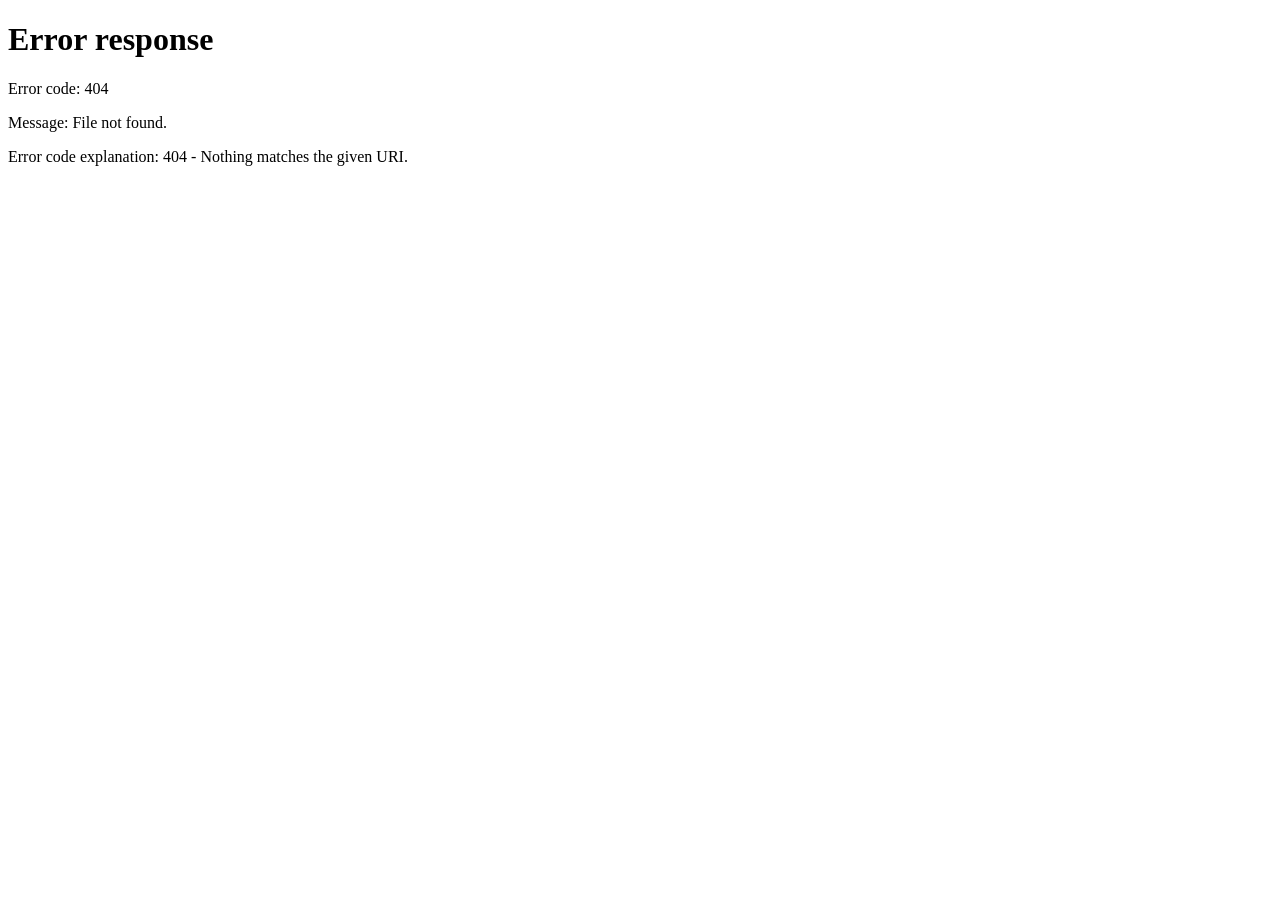
==== index.html @ c484dd52 "Add files via upload" ====
<!DOCTYPE html>
<html lang="en">
<head>
    <meta charset="UTF-8">
    <meta name="viewport" content="width=device-width, initial-scale=1.0">
    <title>Crisis Compass</title>
    <link rel="icon" type="image/png" href="Crisis-removebg-preview.png">
    <meta http-equiv="refresh" content="0; url=pages/index.html">
</head>
<body>
    <p><a href="pages/index.html">Open Crisis Compass</a></p>
</body>
</html>
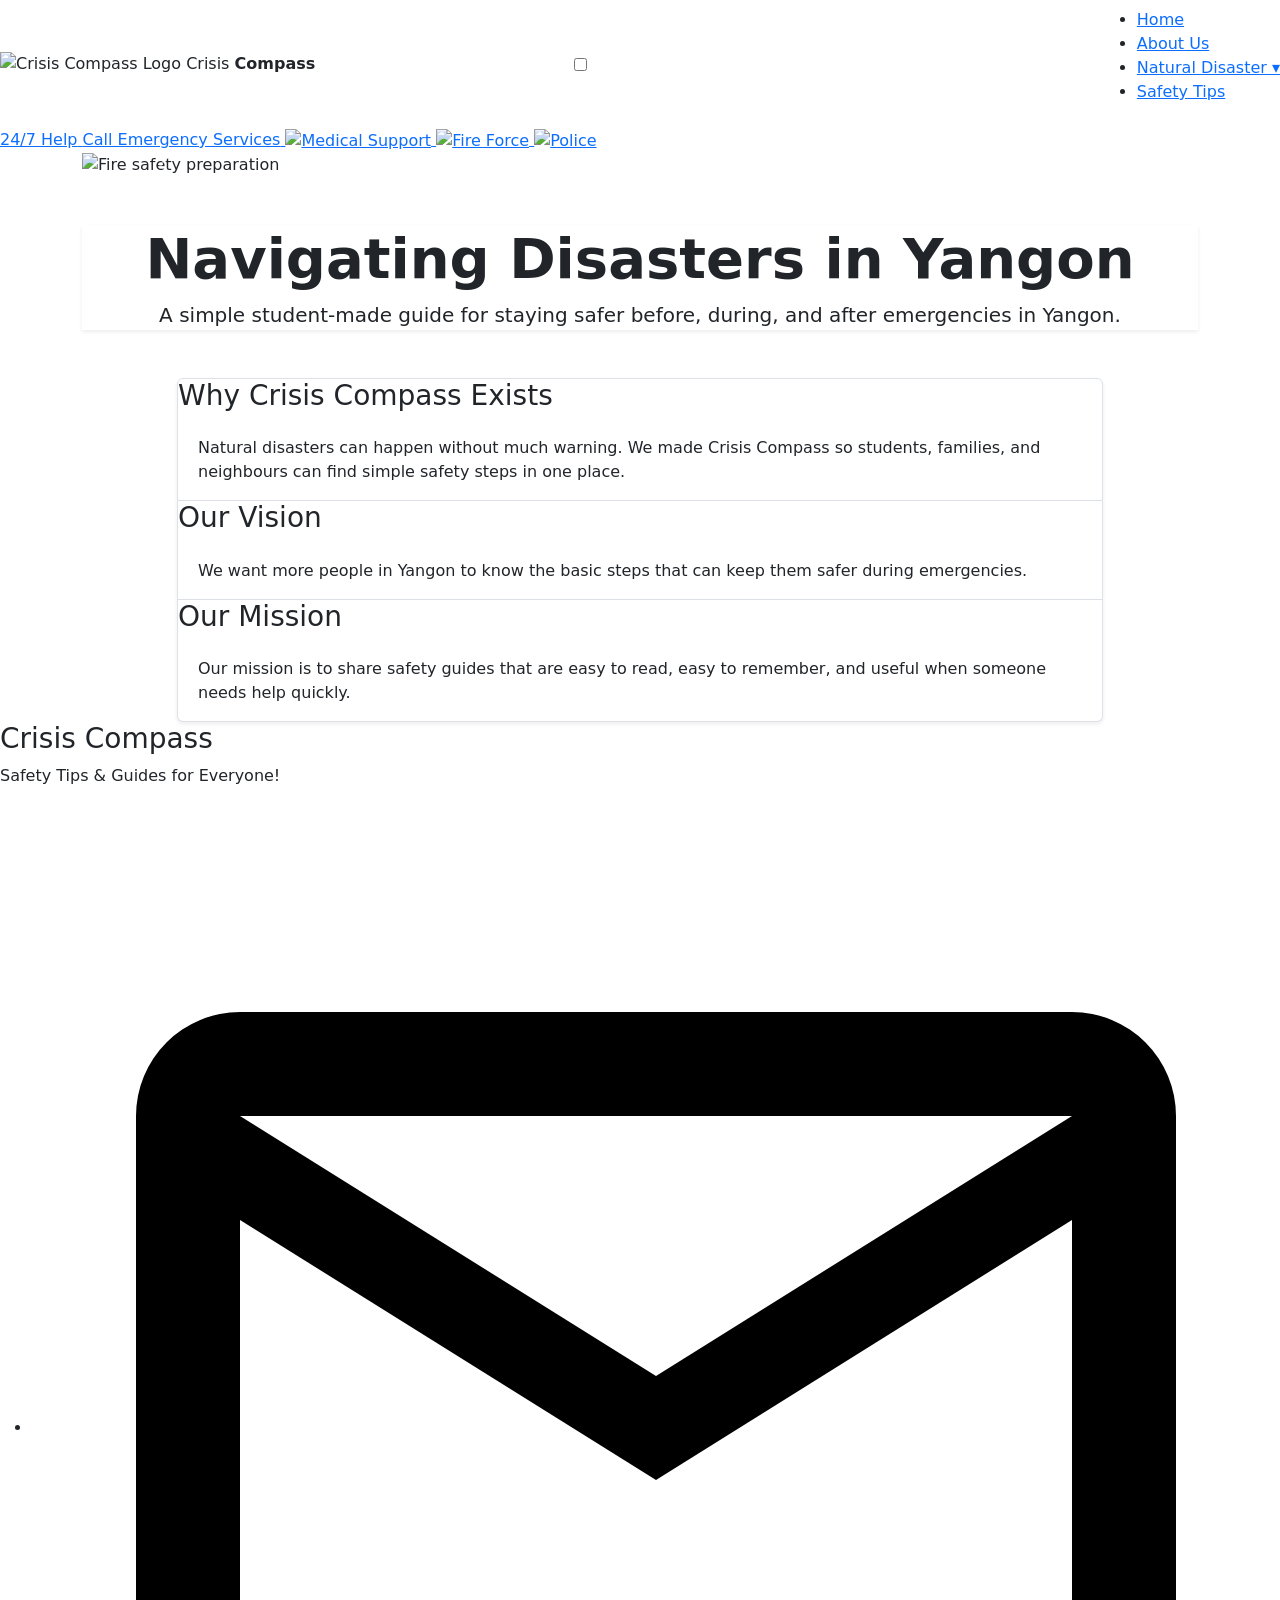
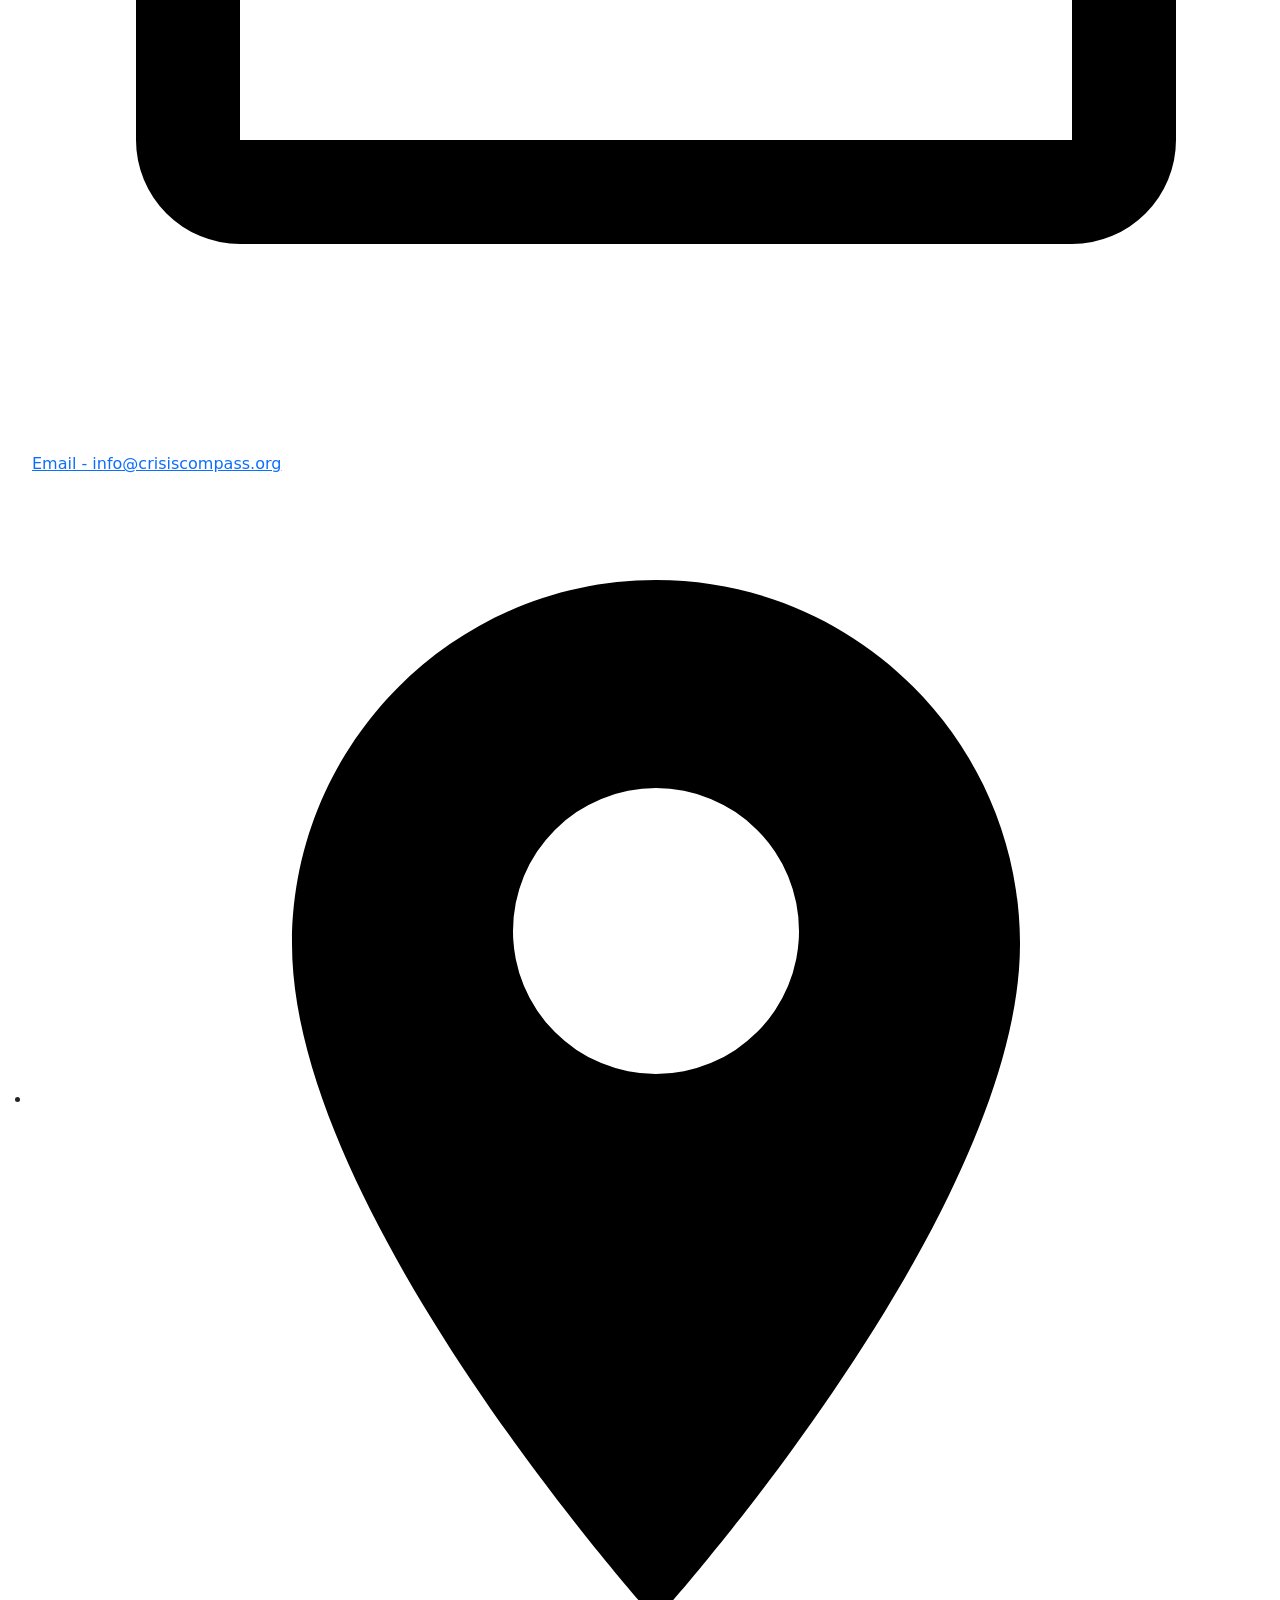
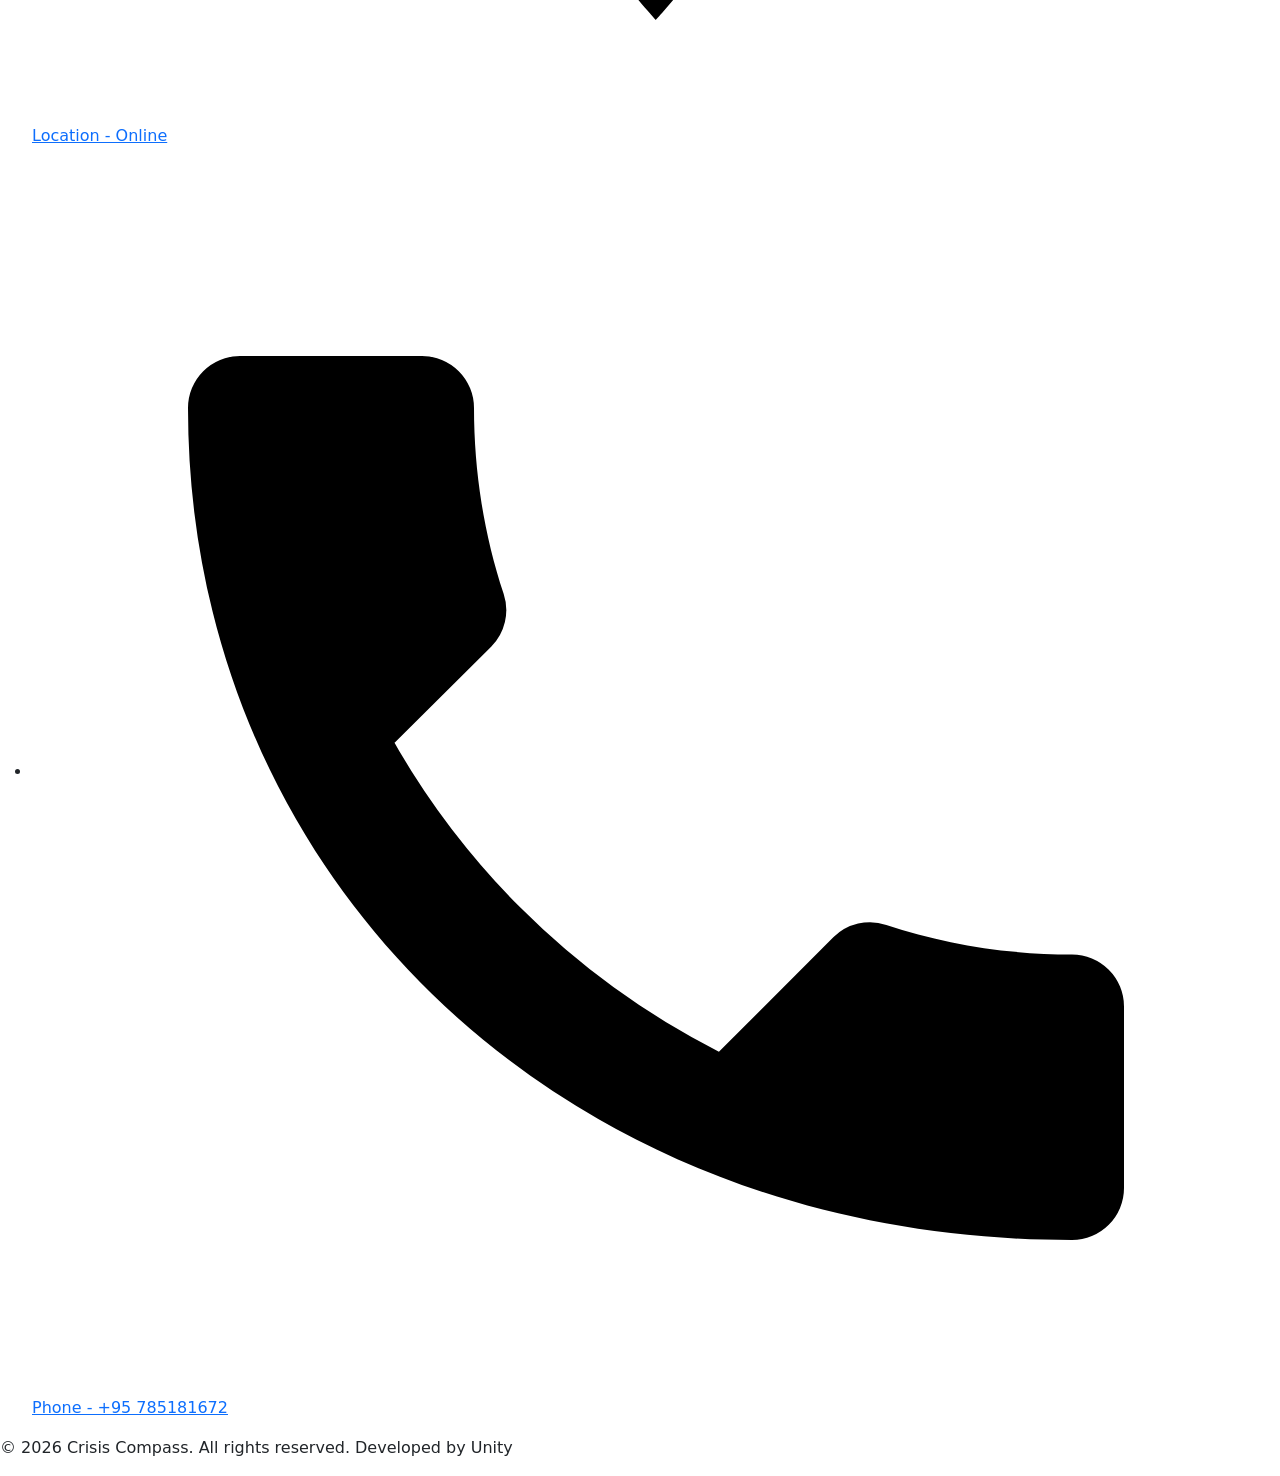
==== commit f944e919: "Add files via upload" ====
--- a/index.html
+++ b/index.html
@@ -3,12 +3,143 @@
 <head>
     <meta charset="UTF-8">
     <meta name="viewport" content="width=device-width, initial-scale=1.0">
-    <title>Crisis Compass</title>
-    <link rel="icon" type="image/png" href="Crisis-removebg-preview.png">
-    <meta http-equiv="refresh" content="0; url=pages/index.html">
+    <title>Crisis Compass</title>
+    <link rel="icon" type="image/png" href="../Crisis-removebg-preview.png">
+    <link rel="stylesheet" href="https://cdn.jsdelivr.net/npm/bootstrap@5.3.3/dist/css/bootstrap.min.css">
+    <link rel="stylesheet" href="shared.css">
 </head>
-<body>
-    <p><a href="pages/index.html">Open Crisis Compass</a></p>
+<body class="home-page">
+    <nav class="navbar">
+        <div class="logo">
+            <img class="logo-image" src="../Crisis-removebg-preview.png" alt="Crisis Compass Logo">
+            <span class="brand">Crisis <b>Compass</b></span>
+        </div>
+
+        <input type="checkbox" id="nav-toggle" class="nav-toggle">
+        <label for="nav-toggle" class="nav-toggle-label" aria-label="Toggle navigation">
+            <span></span>
+            <span></span>
+            <span></span>
+        </label>
+
+        <ul class="nav-links">
+            <li><a class="active" href="index.html">Home</a></li>
+            <li><a href="aboutus.html">About Us</a></li>
+            <li class="dropdown">
+                <a href="#">Natural Disaster &#9662;</a>
+                <ul class="dropdown-menu">
+                    <li><a href="Earthquake.html">Earthquake</a></li>
+                    <li><a href="Flood.html">Flood</a></li>
+                    <li><a href="Tornado.html">Tornado</a></li>
+                    <li><a href="Tsunami.html">Tsunami</a></li>
+                    <li><a href="fire-safety.html">Fire Safety</a></li>
+                </ul>
+            </li>
+            <li><a href="Safety_tips.html">Safety Tips</a></li>
+        </ul>
+    </nav>
+
+    <a href="emergency.html" class="emergency-bar">
+        <span class="em-badge">24/7 Help</span>
+        <span class="em-text">Call Emergency Services</span>
+        <span class="em-logos">
+            <img src="../medicial.png" alt="Medical Support">
+            <img src="../fire.png" alt="Fire Force">
+            <img src="../police.png" alt="Police">
+        </span>
+    </a>
+
+    <main class="home-main">
+        <div class="container">
+            <div id="homeSafetySlides" class="carousel slide home-carousel mb-5" data-bs-ride="carousel">
+                <div class="carousel-indicators">
+                    <button type="button" data-bs-target="#homeSafetySlides" data-bs-slide-to="0" class="active" aria-current="true" aria-label="Slide 1"></button>
+                    <button type="button" data-bs-target="#homeSafetySlides" data-bs-slide-to="1" aria-label="Slide 2"></button>
+                    <button type="button" data-bs-target="#homeSafetySlides" data-bs-slide-to="2" aria-label="Slide 3"></button>
+                </div>
+                <div class="carousel-inner">
+                    <div class="carousel-item active">
+                        <img src="../flood.jpg" class="d-block w-100" alt="Fire safety preparation">
+                        <div class="carousel-caption">
+                            <h2>Prepare before danger starts.</h2>
+                            <p>Simple steps are easier to remember when people are nervous.</p>
+                        </div>
+                    </div>
+                    <div class="carousel-item">
+                        <img src="../fire-prevention.webp" class="d-block w-100" alt="Fire prevention safety">
+                        <div class="carousel-caption">
+                            <h2>Prevent risks at home.</h2>
+                            <p>Small habits like checking heat, wires, exits, and supplies can prevent bigger problems.</p>
+                        </div>
+                    </div>
+                    <div class="carousel-item">
+                        <img src="../first-aid-kit-screenshot.png" class="d-block w-100" alt="Emergency kit supplies">
+                        <div class="carousel-caption">
+                            <h2>Keep emergency supplies ready.</h2>
+                            <p>A small kit can really help when power, roads, or phones are not working.</p>
+                        </div>
+                    </div>
+                </div>
+                <button class="carousel-control-prev" type="button" data-bs-target="#homeSafetySlides" data-bs-slide="prev">
+                    <span class="carousel-control-prev-icon" aria-hidden="true"></span>
+                    <span class="visually-hidden">Previous</span>
+                </button>
+                <button class="carousel-control-next" type="button" data-bs-target="#homeSafetySlides" data-bs-slide="next">
+                    <span class="carousel-control-next-icon" aria-hidden="true"></span>
+                    <span class="visually-hidden">Next</span>
+                </button>
+            </div>
+
+            <div class="hero-section text-center shadow-sm">
+                <h1 class="display-4 fw-bold">Navigating Disasters in Yangon</h1>
+                <p class="lead px-3">A simple student-made guide for staying safer before, during, and after emergencies in Yangon.</p>
+            </div>
+
+            <div class="row mt-5 justify-content-center">
+                <div class="col-md-10">
+                    <div class="accordion" id="homeAccordion">
+                        <div class="accordion-item shadow-sm">
+                            <div class="accordion-header"><h3 class="custom-btn">Why Crisis Compass Exists</h3></div>
+                            <div class="accordion-body">
+                                Natural disasters can happen without much warning. We made Crisis Compass so students, families, and neighbours can find simple safety steps in one place.
+                            </div>
+                        </div>
+
+                        <div class="accordion-item shadow-sm">
+                            <div class="accordion-header"><h3 class="custom-btn">Our Vision</h3></div>
+                            <div class="accordion-body">
+                                We want more people in Yangon to know the basic steps that can keep them safer during emergencies.
+                            </div>
+                        </div>
+
+                        <div class="accordion-item shadow-sm">
+                            <div class="accordion-header"><h3 class="custom-btn">Our Mission</h3></div>
+                            <div class="accordion-body">
+                                Our mission is to share safety guides that are easy to read, easy to remember, and useful when someone needs help quickly.
+                            </div>
+                        </div>
+                    </div>
+                </div>
+            </div>
+        </div>
+    </main>
+
+    <footer>
+        <h3>Crisis Compass</h3>
+        <p class="footer-lead">Safety Tips &amp; Guides for Everyone!</p>
+        <ul>
+            <li><a class="footer-link" href="mailto:info@crisiscompass.org"><span class="footer-icon"><svg viewBox="0 0 24 24"><path d="M20 4H4a2 2 0 0 0-2 2v12a2 2 0 0 0 2 2h16a2 2 0 0 0 2-2V6a2 2 0 0 0-2-2Zm0 2-8 5L4 6h16Zm0 12H4V8l8 5 8-5v10Z"></path></svg></span><span>Email - info@crisiscompass.org</span></a></li>
+            <li><a class="footer-link" href="#"><span class="footer-icon"><svg viewBox="0 0 24 24"><path d="M12 2c-3.86 0-7 3.14-7 7 0 5.25 7 13 7 13s7-7.75 7-13c0-3.86-3.14-7-7-7Zm0 9.5A2.5 2.5 0 1 1 12 6a2.5 2.5 0 0 1 0 5.5Z"></path></svg></span><span>Location - Online</span></a></li>
+            <li><a class="footer-link" href="tel:+95785181672"><span class="footer-icon"><svg viewBox="0 0 24 24"><path d="M6.62 10.79a15.05 15.05 0 0 0 6.59 6.59l2.2-2.2a1 1 0 0 1 1.02-.24c1.12.37 2.33.57 3.57.57a1 1 0 0 1 1 1V20a1 1 0 0 1-1 1C10.07 21 3 13.93 3 5a1 1 0 0 1 1-1h3.5a1 1 0 0 1 1 1c0 1.24.2 2.45.57 3.57a1 1 0 0 1-.24 1.02l-2.21 2.2Z"></path></svg></span><span>Phone - +95 785181672</span></a></li>
+        </ul>
+        <p>&copy; 2026 Crisis Compass. All rights reserved. Developed by Unity</p>
+    </footer>
+
+    <script src="https://cdn.jsdelivr.net/npm/bootstrap@5.3.3/dist/js/bootstrap.bundle.min.js"></script>
 </body>
 </html>
-
+
+
+
+
+
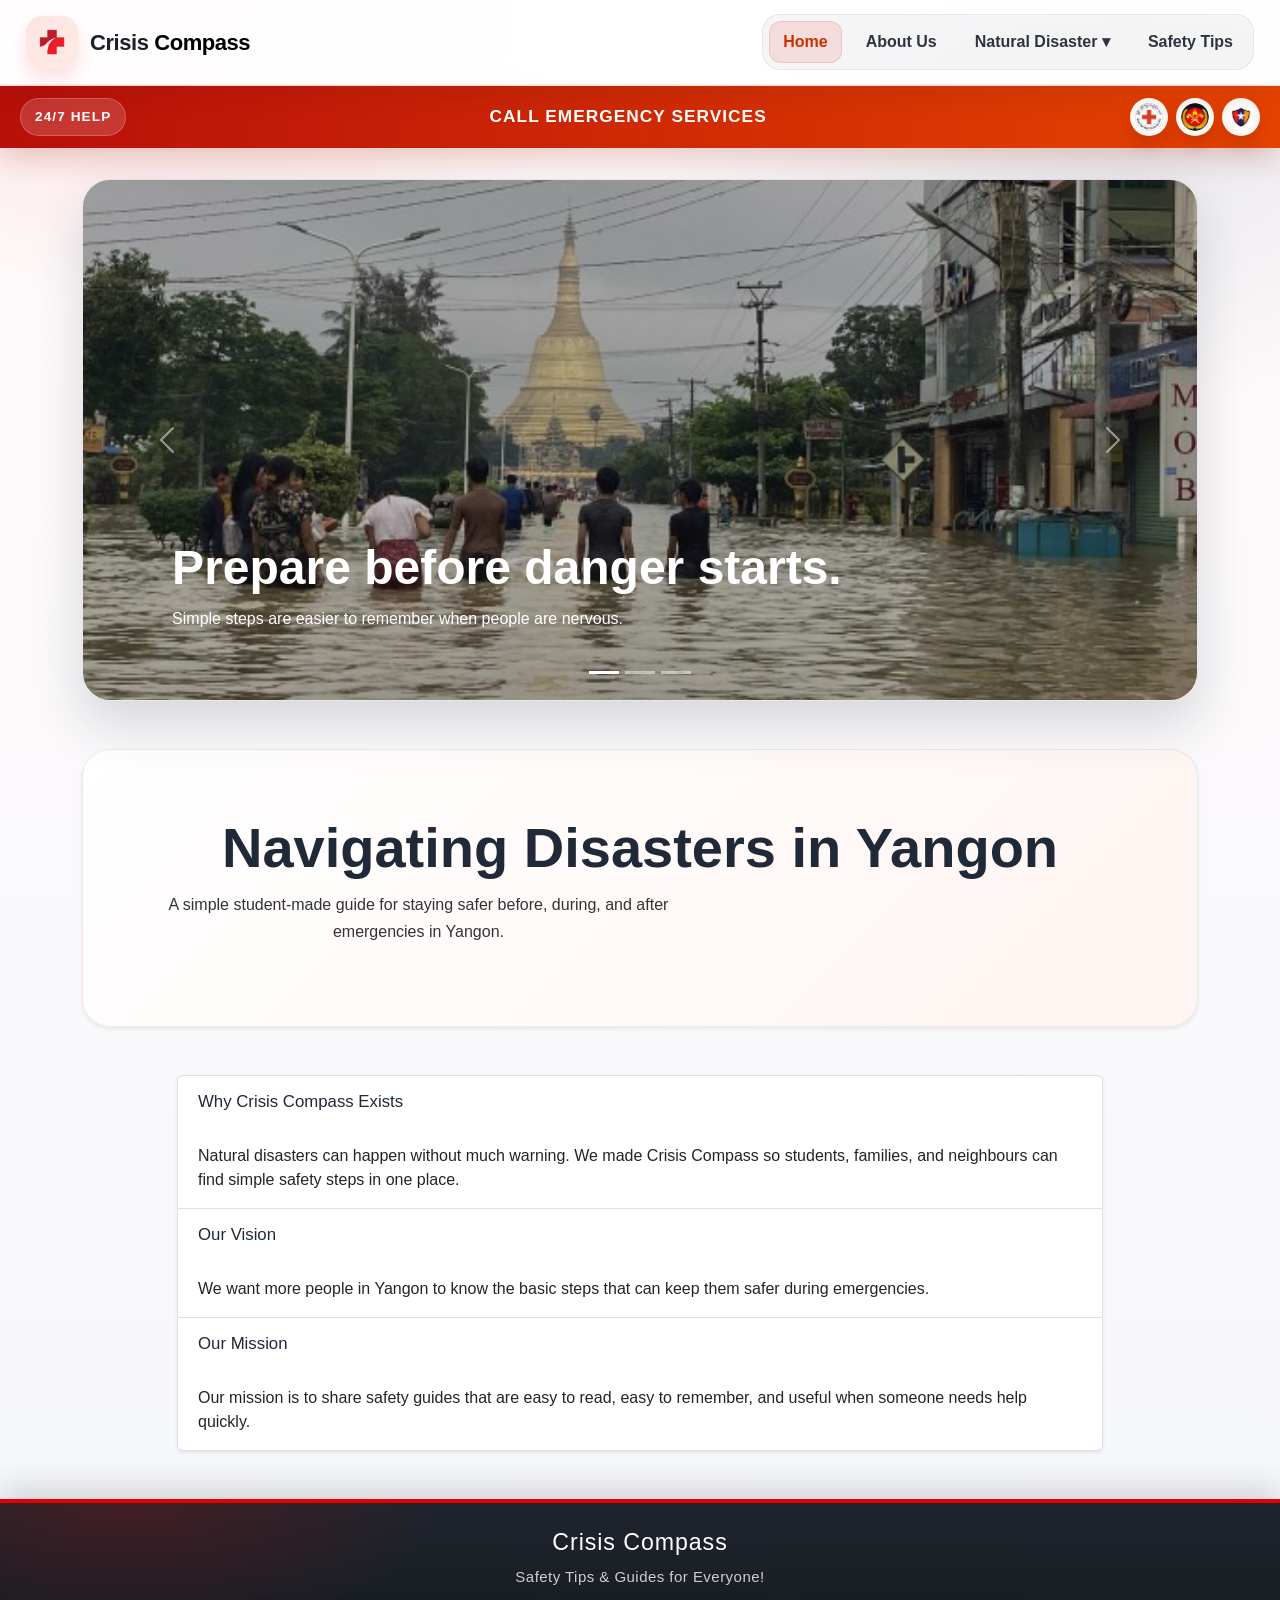
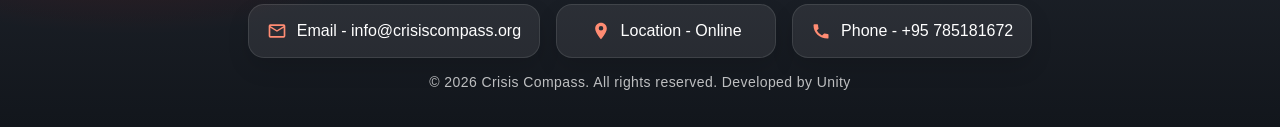
==== commit 5c6cf614: "Update index.html" ====
--- a/index.html
+++ b/index.html
@@ -4,14 +4,14 @@
     <meta charset="UTF-8">
     <meta name="viewport" content="width=device-width, initial-scale=1.0">
     <title>Crisis Compass</title>
-    <link rel="icon" type="image/png" href="../Crisis-removebg-preview.png">
+    <link rel="icon" type="image/png" href="../media/Crisis-removebg-preview.png">
     <link rel="stylesheet" href="https://cdn.jsdelivr.net/npm/bootstrap@5.3.3/dist/css/bootstrap.min.css">
-    <link rel="stylesheet" href="shared.css">
+    <link rel="stylesheet" href="pages/shared.css">
 </head>
 <body class="home-page">
     <nav class="navbar">
         <div class="logo">
-            <img class="logo-image" src="../Crisis-removebg-preview.png" alt="Crisis Compass Logo">
+            <img class="logo-image" src="../media/Crisis-removebg-preview.png" alt="Crisis Compass Logo">
             <span class="brand">Crisis <b>Compass</b></span>
         </div>
 
@@ -23,29 +23,29 @@
         </label>
 
         <ul class="nav-links">
-            <li><a class="active" href="index.html">Home</a></li>
-            <li><a href="aboutus.html">About Us</a></li>
+            <li><a class="active" href="pages/index.html">Home</a></li>
+            <li><a href="pages/aboutus.html">About Us</a></li>
             <li class="dropdown">
                 <a href="#">Natural Disaster &#9662;</a>
                 <ul class="dropdown-menu">
-                    <li><a href="Earthquake.html">Earthquake</a></li>
-                    <li><a href="Flood.html">Flood</a></li>
-                    <li><a href="Tornado.html">Tornado</a></li>
-                    <li><a href="Tsunami.html">Tsunami</a></li>
-                    <li><a href="fire-safety.html">Fire Safety</a></li>
+                    <li><a href="pages/Earthquake.html">Earthquake</a></li>
+                    <li><a href="pages/Flood.html">Flood</a></li>
+                    <li><a href="pages/Tornado.html">Tornado</a></li>
+                    <li><a href="pages/Tsunami.html">Tsunami</a></li>
+                    <li><a href="pages/fire-safety.html">Fire Safety</a></li>
                 </ul>
             </li>
-            <li><a href="Safety_tips.html">Safety Tips</a></li>
+            <li><a href="pages/Safety_tips.html">Safety Tips</a></li>
         </ul>
     </nav>
 
-    <a href="emergency.html" class="emergency-bar">
+    <a href="pages/emergency.html" class="emergency-bar">
         <span class="em-badge">24/7 Help</span>
         <span class="em-text">Call Emergency Services</span>
         <span class="em-logos">
-            <img src="../medicial.png" alt="Medical Support">
-            <img src="../fire.png" alt="Fire Force">
-            <img src="../police.png" alt="Police">
+            <img src="../media/medicial.png" alt="Medical Support">
+            <img src="../media/fire.png" alt="Fire Force">
+            <img src="../media/police.png" alt="Police">
         </span>
     </a>
 
@@ -59,21 +59,21 @@
                 </div>
                 <div class="carousel-inner">
                     <div class="carousel-item active">
-                        <img src="../flood.jpg" class="d-block w-100" alt="Fire safety preparation">
+                        <img src="../media/flood.jpg" class="d-block w-100" alt="Fire safety preparation">
                         <div class="carousel-caption">
                             <h2>Prepare before danger starts.</h2>
                             <p>Simple steps are easier to remember when people are nervous.</p>
                         </div>
                     </div>
                     <div class="carousel-item">
-                        <img src="../fire-prevention.webp" class="d-block w-100" alt="Fire prevention safety">
+                        <img src="../media/fire-prevention.webp" class="d-block w-100" alt="Fire prevention safety">
                         <div class="carousel-caption">
                             <h2>Prevent risks at home.</h2>
                             <p>Small habits like checking heat, wires, exits, and supplies can prevent bigger problems.</p>
                         </div>
                     </div>
                     <div class="carousel-item">
-                        <img src="../first-aid-kit-screenshot.png" class="d-block w-100" alt="Emergency kit supplies">
+                        <img src="../media/first-aid-kit-screenshot.png" class="d-block w-100" alt="Emergency kit supplies">
                         <div class="carousel-caption">
                             <h2>Keep emergency supplies ready.</h2>
                             <p>A small kit can really help when power, roads, or phones are not working.</p>
--- a/pages/shared.css
+++ b/pages/shared.css
@@ -0,0 +1,2775 @@
+* {
+    margin: 0;
+    padding: 0;
+    box-sizing: border-box;
+    font-family: 'Segoe UI', sans-serif;
+}
+
+body {
+    background: #f5f5f5;
+}
+
+@keyframes cc-fade-up {
+    from {
+        opacity: 0;
+        transform: translateY(14px);
+    }
+
+    to {
+        opacity: 1;
+        transform: translateY(0);
+    }
+}
+
+@keyframes cc-pop {
+    from {
+        opacity: 0;
+        transform: scale(0.98);
+    }
+
+    to {
+        opacity: 1;
+        transform: scale(1);
+    }
+}
+
+@keyframes cc-float {
+    0% {
+        transform: translate3d(0, 0, 0);
+    }
+
+    50% {
+        transform: translate3d(0, -8px, 0);
+    }
+
+    100% {
+        transform: translate3d(0, 0, 0);
+    }
+}
+
+.navbar {
+    display: flex;
+    justify-content: space-between;
+    align-items: center;
+    padding: 14px 26px;
+    background: rgba(255, 255, 255, 0.92);
+    backdrop-filter: blur(12px);
+    border-bottom: 1px solid rgba(18, 22, 28, 0.08);
+    box-shadow: 0 10px 28px rgba(18, 22, 28, 0.08);
+    position: sticky;
+    top: 0;
+    z-index: 1000;
+}
+
+.logo {
+    display: flex;
+    align-items: center;
+    gap: 12px;
+    font-size: 22px;
+    font-weight: 600;
+}
+
+.logo-image {
+    width: 52px;
+    height: auto;
+    display: block;
+    padding: 6px;
+    border-radius: 16px;
+    background: linear-gradient(135deg, rgba(230, 0, 0, 0.1), rgba(255, 195, 171, 0.32));
+    box-shadow: 0 10px 18px rgba(230, 0, 0, 0.12);
+}
+
+.logo .icon {
+    color: red;
+    font-size: 26px;
+    margin-right: 8px;
+}
+
+.brand {
+    white-space: nowrap;
+    color: #1b212c;
+    letter-spacing: -0.02em;
+}
+
+.brand b {
+    color: black;
+}
+
+.nav-links {
+    list-style: none;
+    display: flex;
+    gap: 10px;
+    align-items: center;
+    margin: 0;
+    padding: 6px;
+    border-radius: 18px;
+    background: rgba(18, 22, 28, 0.04);
+    border: 1px solid rgba(18, 22, 28, 0.06);
+}
+
+.nav-links li {
+    position: relative;
+}
+
+.nav-links a {
+    text-decoration: none;
+    color: #2d3441;
+    font-weight: 600;
+    transition: 0.25s ease;
+    display: inline-flex;
+    align-items: center;
+    justify-content: center;
+    min-height: 42px;
+    padding: 0 14px;
+    border-radius: 12px;
+}
+
+.nav-links a:hover {
+    color: #c73300;
+    background: rgba(230, 0, 0, 0.08);
+}
+
+.nav-links a.active {
+    color: #c73300;
+    background: rgba(230, 0, 0, 0.1);
+    box-shadow: inset 0 0 0 1px rgba(230, 0, 0, 0.12);
+}
+
+.nav-toggle {
+    position: absolute;
+    opacity: 0;
+    pointer-events: none;
+}
+
+.nav-toggle-label {
+    display: none;
+    align-items: center;
+    justify-content: center;
+    width: 42px;
+    height: 42px;
+    cursor: pointer;
+    border-radius: 14px;
+    background: rgba(18, 22, 28, 0.05);
+    border: 1px solid rgba(18, 22, 28, 0.08);
+    margin-left: 12px;
+}
+
+.nav-toggle-label span {
+    display: block;
+    width: 24px;
+    height: 2px;
+    background: #2d3441;
+    border-radius: 999px;
+    transition: transform 0.25s ease, opacity 0.25s ease;
+}
+
+.nav-toggle-label span + span {
+    margin-top: 6px;
+}
+
+.nav-toggle:checked + .nav-toggle-label span:nth-child(1) {
+    transform: translateY(8px) rotate(45deg);
+}
+
+.nav-toggle:checked + .nav-toggle-label span:nth-child(2) {
+    opacity: 0;
+}
+
+.nav-toggle:checked + .nav-toggle-label span:nth-child(3) {
+    transform: translateY(-8px) rotate(-45deg);
+}
+
+.navbar,
+.nav-links,
+.dropdown {
+    overflow: visible;
+}
+
+.dropdown {
+    z-index: 1001;
+}
+
+.dropdown-menu {
+    display: block !important;
+    position: absolute;
+    top: calc(100% + 12px);
+    left: 0;
+    background: rgba(255, 255, 255, 0.98);
+    border-radius: 18px;
+    padding: 8px;
+    margin: 0;
+    width: 210px;
+    list-style: none;
+    z-index: 1002;
+    border: 1px solid rgba(18, 22, 28, 0.08);
+    box-shadow: 0 18px 36px rgba(18, 22, 28, 0.14);
+    opacity: 0;
+    visibility: hidden;
+    pointer-events: none;
+    transform: translateY(10px);
+    transition: 0.3s ease;
+}
+
+.dropdown:hover .dropdown-menu,
+.dropdown:focus-within .dropdown-menu {
+    opacity: 1;
+    visibility: visible;
+    pointer-events: auto;
+    transform: translateY(0);
+}
+
+.dropdown > a {
+    display: inline-flex;
+    align-items: center;
+    justify-content: center;
+    gap: 6px;
+    line-height: 1;
+}
+
+.dropdown-menu li {
+    padding: 0;
+}
+
+.dropdown-menu li a {
+    color: #222;
+    display: block;
+    justify-content: flex-start;
+    min-height: 40px;
+    padding: 0 12px;
+    border-radius: 10px;
+}
+
+.dropdown-menu li a.active {
+    color: red;
+    font-weight: 700;
+}
+
+.dropdown-menu li:hover {
+    background: transparent;
+}
+
+.emergency-bar {
+    display: grid;
+    grid-template-columns: auto 1fr auto;
+    align-items: center;
+    gap: 14px;
+    background: linear-gradient(90deg, #b80f0a 0%, #e64300 100%);
+    color: white;
+    text-decoration: none;
+    padding: 12px 20px;
+    font-weight: 700;
+    position: sticky;
+    top: 86px;
+    z-index: 990;
+    box-shadow: 0 12px 28px rgba(153, 33, 0, 0.2);
+}
+
+.em-badge {
+    display: inline-flex;
+    align-items: center;
+    justify-content: center;
+    min-height: 38px;
+    padding: 0 14px;
+    border-radius: 999px;
+    background: rgba(255, 255, 255, 0.16);
+    border: 1px solid rgba(255, 255, 255, 0.22);
+    font-size: 0.85rem;
+    letter-spacing: 0.08em;
+    text-transform: uppercase;
+}
+
+.em-text {
+    font-size: 1.08rem;
+    letter-spacing: 0.06em;
+    text-transform: uppercase;
+    text-align: center;
+}
+
+.em-logos {
+    display: flex;
+    align-items: center;
+    gap: 8px;
+}
+
+.em-logos img {
+    width: 38px;
+    height: 38px;
+    object-fit: contain;
+    background: rgba(255, 255, 255, 0.96);
+    border-radius: 50%;
+    padding: 5px;
+    box-shadow: 0 10px 16px rgba(92, 20, 0, 0.18);
+}
+
+.emergency-bar:hover {
+    background: linear-gradient(90deg, #a20c08 0%, #cf3a00 100%);
+    color: white;
+}
+
+.emergency-bar:active {
+    background: linear-gradient(90deg, #8f0a06 0%, #bb3400 100%);
+}
+
+footer {
+    background:
+        radial-gradient(520px 220px at 10% 0%, rgba(230, 0, 0, 0.18), transparent 60%),
+        linear-gradient(180deg, #1f242c 0%, #12161c 100%);
+    color: white;
+    text-align: center;
+    padding: 26px 16px 18px;
+    border-top: 4px solid #e60000;
+    box-shadow: 0 -12px 30px rgba(0, 0, 0, 0.14);
+}
+
+footer h3 {
+    margin-bottom: 8px;
+    font-size: 1.45rem;
+    letter-spacing: 0.04em;
+}
+
+.footer-lead {
+    max-width: 640px;
+    margin: 0 auto 14px;
+    color: rgba(255, 255, 255, 0.78);
+    line-height: 1.65;
+    font-size: 0.94rem;
+}
+
+footer ul {
+    list-style: none;
+    display: flex;
+    justify-content: center;
+    gap: 16px;
+    flex-wrap: wrap;
+    max-width: 1100px;
+    margin: 0 auto;
+    padding: 0;
+}
+
+footer ul li a {
+    color: white;
+    text-decoration: none;
+    transition: 0.25s ease;
+}
+
+footer ul li a:hover {
+    color: white;
+}
+
+.footer-link {
+    display: inline-flex;
+    align-items: center;
+    gap: 10px;
+    padding: 14px 18px;
+    border-radius: 16px;
+    background: rgba(255, 255, 255, 0.08);
+    border: 1px solid rgba(255, 255, 255, 0.1);
+    box-shadow: 0 10px 22px rgba(0, 0, 0, 0.12);
+    min-width: 220px;
+    justify-content: center;
+}
+
+.footer-icon {
+    width: 20px;
+    height: 20px;
+    display: inline-flex;
+    align-items: center;
+    justify-content: center;
+    flex: 0 0 auto;
+    color: #ff8c73;
+}
+
+.footer-icon svg {
+    width: 100%;
+    height: 100%;
+    fill: currentColor;
+}
+
+.footer-link:hover {
+    transform: translateY(-2px);
+    background: rgba(230, 0, 0, 0.18);
+    border-color: rgba(255, 140, 115, 0.45);
+    box-shadow: 0 16px 30px rgba(0, 0, 0, 0.18);
+}
+
+footer p {
+    margin-top: 14px;
+    font-size: 14px;
+    color: rgba(255, 255, 255, 0.72);
+    letter-spacing: 0.03em;
+}
+
+footer p:hover {
+    color: rgba(255, 255, 255, 0.9);
+}
+
+@media (max-width: 900px) {
+    .nav-toggle-label {
+        display: inline-flex;
+    }
+
+    .nav-links {
+        display: none;
+        flex-direction: column;
+        width: 100%;
+        gap: 8px;
+        align-items: stretch;
+        padding: 12px 14px;
+        background: rgba(255, 255, 255, 0.96);
+        border: 1px solid rgba(18, 22, 28, 0.08);
+        border-radius: 18px;
+        margin-top: 8px;
+    }
+
+    .nav-toggle:checked + .nav-toggle-label + .nav-links {
+        display: flex;
+    }
+
+    .nav-links a {
+        width: 100%;
+        justify-content: flex-start;
+        padding: 12px 14px;
+    }
+
+    .dropdown-menu {
+        position: static;
+        width: 100%;
+        inset: auto;
+        box-shadow: none;
+        border: none;
+        background: transparent;
+        opacity: 1;
+        visibility: visible;
+        pointer-events: auto;
+        transform: none;
+        margin-top: 0;
+    }
+
+    .dropdown-menu li a {
+        padding-left: 28px;
+        border-radius: 10px;
+    }
+
+    .navbar {
+        padding: 12px 16px;
+        gap: 14px;
+        flex-wrap: wrap;
+        align-items: flex-start;
+    }
+
+    .emergency-bar {
+        top: 128px;
+        grid-template-columns: 1fr;
+        justify-items: center;
+        text-align: center;
+        padding: 14px 16px;
+    }
+
+    .em-text {
+        font-size: 0.98rem;
+    }
+
+    .em-badge {
+        min-height: 34px;
+        padding: 0 12px;
+    }
+
+    .footer-link {
+        min-width: min(100%, 280px);
+    }
+
+    .footer-lead {
+        font-size: 0.94rem;
+    }
+
+    .emergency-bar {
+        top: 128px;
+        grid-template-columns: 1fr;
+        justify-items: center;
+        text-align: center;
+        padding: 14px 16px;
+    }
+
+    .em-text {
+        font-size: 0.98rem;
+    }
+
+    .em-badge {
+        min-height: 34px;
+        padding: 0 12px;
+    }
+
+    .footer-link {
+        min-width: min(100%, 280px);
+    }
+
+    .footer-lead {
+        font-size: 0.94rem;
+    }
+}
+
+/* HOME PAGE */
+body.home-page {
+    background:
+        radial-gradient(900px 520px at 10% 0%, rgba(230, 0, 0, 0.10), transparent 58%),
+        radial-gradient(820px 460px at 88% 8%, rgba(52, 83, 122, 0.10), transparent 58%),
+        linear-gradient(180deg, #fffafa 0%, #f5f7fb 100%);
+    color: #1f2937;
+}
+
+body.home-page .home-main {
+    padding: 2rem 0 3rem;
+}
+
+body.home-page .hero-section {
+    border-radius: 28px;
+    padding: clamp(2rem, 5vw, 4rem) 1.5rem;
+    background:
+        linear-gradient(135deg, rgba(255, 255, 255, 0.94), rgba(255, 245, 242, 0.94)),
+        linear-gradient(135deg, #ffffff, #fff1ec);
+    border: 1px solid rgba(31, 41, 55, 0.08);
+    box-shadow: 0 22px 48px rgba(31, 41, 55, 0.08);
+}
+
+body.home-page .home-carousel {
+    overflow: hidden;
+    border-radius: 28px;
+    box-shadow: 0 24px 50px rgba(31, 41, 55, 0.16);
+    border: 1px solid rgba(31, 41, 55, 0.08);
+}
+
+body.home-page .home-carousel .carousel-item {
+    height: min(62vh, 520px);
+    min-height: 320px;
+    background: #1f2937;
+}
+
+body.home-page .home-carousel img {
+    width: 100%;
+    height: 100%;
+    object-fit: cover;
+    filter: brightness(0.72);
+}
+
+body.home-page .carousel-caption {
+    text-align: left;
+    left: 8%;
+    right: 8%;
+    bottom: 2rem;
+}
+
+body.home-page .carousel-caption h2 {
+    font-weight: 800;
+    font-size: clamp(1.8rem, 4vw, 3rem);
+}
+
+body.home-page .carousel-caption p {
+    max-width: 58ch;
+    line-height: 1.7;
+}
+
+body.home-page .custom-btn {
+    margin: 0;
+    padding: 1rem 1.25rem;
+    font-size: 1.05rem;
+    color: #1f2937;
+}
+
+/* EARTHQUAKE AND TORNADO INFORMATION PAGES */
+body.info-page {
+    background:
+        radial-gradient(900px 520px at 10% 0%, rgba(230, 0, 0, 0.08), transparent 58%),
+        linear-gradient(180deg, #f7f8fb 0%, #eef2f7 100%);
+    color: #263238;
+}
+
+body.info-page .info-main {
+    overflow: hidden;
+}
+
+body.info-page .simple-hero {
+    background: linear-gradient(135deg, #25313d, #34495e);
+    position: relative;
+    overflow: hidden;
+}
+
+body.info-page .simple-hero::after {
+    content: "";
+    position: absolute;
+    right: -80px;
+    bottom: -120px;
+    width: 320px;
+    height: 320px;
+    border-radius: 999px;
+    background: radial-gradient(circle, rgba(255, 255, 255, 0.14), transparent 70%);
+}
+
+body.info-page .simple-hero .container {
+    position: relative;
+    z-index: 1;
+}
+
+body.info-page .simple-hero .card {
+    border: none;
+    border-radius: 18px;
+    box-shadow: 0 20px 38px rgba(0, 0, 0, 0.16);
+}
+
+body.info-page main h2 {
+    font-weight: 800;
+}
+
+body.info-page .card {
+    border-radius: 16px;
+    border-color: rgba(31, 41, 55, 0.08);
+    box-shadow: 0 12px 24px rgba(31, 41, 55, 0.06);
+}
+
+body.info-page .nav-tabs .nav-link {
+    color: #333;
+    font-weight: 600;
+}
+
+body.info-page .nav-tabs .nav-link.active {
+    color: #c73300;
+    font-weight: 700;
+}
+
+body.info-page .table {
+    background: white;
+}
+
+@media (max-width: 767.98px) {
+    body.home-page .home-carousel .carousel-item {
+        height: 420px;
+    }
+
+    body.home-page .carousel-caption {
+        bottom: 1.2rem;
+    }
+}
+
+/* SAFETY TIPS PAGE */
+body.safety-page {
+    background:
+        radial-gradient(900px 520px at 8% 8%, rgba(230, 0, 0, 0.10), transparent 58%),
+        radial-gradient(760px 420px at 92% 10%, rgba(18, 53, 91, 0.10), transparent 56%),
+        linear-gradient(180deg, #fffafa 0%, #f4f7fb 48%, #edf1f6 100%);
+    color: #222;
+}
+
+body.safety-page .safety-main {
+    position: relative;
+    overflow: clip;
+}
+
+body.safety-page .safety-section {
+    max-width: 1180px;
+    margin: 0 auto;
+    padding: 70px 18px;
+}
+
+body.safety-page .section-title {
+    text-align: center;
+    margin-bottom: 42px;
+}
+
+body.safety-page .safety-kicker {
+    display: inline-flex;
+    align-items: center;
+    gap: 8px;
+    padding: 0.45rem 0.85rem;
+    border-radius: 999px;
+    background: rgba(255, 255, 255, 0.84);
+    border: 1px solid rgba(230, 0, 0, 0.12);
+    color: #b93810;
+    font-size: 0.8rem;
+    font-weight: 700;
+    text-transform: uppercase;
+    letter-spacing: 0.14em;
+}
+
+body.safety-page .section-title h1 {
+    font-size: clamp(2.1rem, 5vw, 3.4rem);
+    color: #12355b;
+    margin: 16px 0 15px;
+    font-weight: 800;
+}
+
+body.safety-page .section-title p {
+    font-size: 1.05rem;
+    color: #555;
+    max-width: 760px;
+    margin: auto;
+    line-height: 1.75;
+}
+
+body.safety-page .safety-accordion {
+    display: flex;
+    flex-direction: column;
+    gap: 20px;
+}
+
+body.safety-page .safety-accordion-item {
+    background: white;
+    border-radius: 20px;
+    overflow: hidden;
+    box-shadow: 0 12px 28px rgba(18, 53, 91, 0.09);
+    transition: 0.3s;
+    border: 1px solid rgba(18, 53, 91, 0.12);
+}
+
+body.safety-page .safety-accordion-item:hover {
+    transform: translateY(-2px);
+}
+
+body.safety-page .safety-accordion-header {
+    width: 100%;
+    background: white;
+    border: none;
+    outline: none;
+    padding: 25px;
+    display: flex;
+    justify-content: space-between;
+    align-items: center;
+    cursor: pointer;
+    font-size: 1.2rem;
+    font-weight: bold;
+    color: #12355b;
+    list-style: none;
+    user-select: none;
+}
+
+body.safety-page .safety-accordion-header::-webkit-details-marker {
+    display: none;
+}
+
+body.safety-page .safety-accordion-header::marker {
+    content: "";
+}
+
+body.safety-page .accordion-icon {
+    font-size: 1.5rem;
+    transition: 0.3s;
+}
+
+body.safety-page .accordion-content {
+    display: grid;
+    grid-template-rows: 0fr;
+    transition: grid-template-rows 0.35s ease;
+    background: linear-gradient(180deg, #f9fbff 0%, #ffffff 100%);
+}
+
+body.safety-page .accordion-body {
+    overflow: hidden;
+    padding: 0 25px 25px;
+}
+
+body.safety-page .accordion-body h3 {
+    margin-bottom: 10px;
+    color: #0d2b4d;
+}
+
+body.safety-page .accordion-body ul {
+    padding-left: 20px;
+    line-height: 1.8;
+    color: #444;
+}
+
+body.safety-page .safety-accordion-item[open] .accordion-content {
+    grid-template-rows: 1fr;
+}
+
+body.safety-page .safety-accordion-item[open] .accordion-icon {
+    transform: rotate(45deg);
+}
+
+body.safety-page .phase-cards {
+    display: flex;
+    gap: 16px;
+    margin-top: 16px;
+    flex-wrap: wrap;
+}
+
+body.safety-page .phase-card {
+    flex: 1 1 260px;
+    background: #ffffff;
+    border-radius: 16px;
+    padding: 18px 18px 16px;
+    box-shadow: 0 10px 24px rgba(18, 53, 91, 0.10);
+    border: 1px solid rgba(18, 53, 91, 0.12);
+    position: relative;
+    overflow: hidden;
+}
+
+body.safety-page .phase-card::before {
+    content: "";
+    position: absolute;
+    inset: 0 0 auto 0;
+    height: 6px;
+    background: #12355b;
+}
+
+body.safety-page .phase-before::before {
+    background: #3b82f6;
+}
+
+body.safety-page .phase-during::before {
+    background: #f59e0b;
+}
+
+body.safety-page .phase-after::before {
+    background: #22c55e;
+}
+
+body.safety-page .phase-card h3 {
+    margin-top: 6px;
+    font-size: 1.15rem;
+}
+
+@media (max-width: 768px) {
+    body.safety-page .safety-section {
+        padding: 50px 16px;
+    }
+
+    body.safety-page .safety-accordion-header {
+        font-size: 1rem;
+        padding: 20px;
+    }
+}
+
+
+/* COMBINED PAGE STYLES */
+/* ABOUT PAGE */
+body.about-page {
+    background: radial-gradient(900px 500px at 15% 10%, rgba(230, 0, 0, 0.10), transparent 55%),
+        radial-gradient(900px 500px at 85% 0%, rgba(0, 0, 0, 0.10), transparent 60%),
+        linear-gradient(180deg, #f6f7f9, #f3f4f6);
+}
+
+@media (prefers-reduced-motion: reduce) {
+    body.about-page *,
+    body.about-page *::before,
+    body.about-page *::after {
+        animation-duration: 0.001ms !important;
+        animation-iteration-count: 1 !important;
+        transition-duration: 0.001ms !important;
+        scroll-behavior: auto !important;
+    }
+}
+
+.page {
+    max-width: 1100px;
+    margin: 0 auto;
+    padding: 34px 18px 64px;
+    position: relative;
+    isolation: isolate;
+}
+
+body.about-page .page::before {
+    content: "";
+    position: absolute;
+    inset: -60px -30px auto -30px;
+    height: 220px;
+    background:
+        radial-gradient(300px 220px at 18% 45%, rgba(230, 0, 0, 0.10), transparent 62%),
+        radial-gradient(320px 240px at 85% 40%, rgba(0, 0, 0, 0.06), transparent 66%);
+    filter: blur(14px);
+    opacity: 0.65;
+    z-index: -1;
+    animation: cc-float 10s ease-in-out infinite;
+}
+
+body.about-page .about-v2 {
+    display: grid;
+    gap: 26px;
+}
+
+.section-kicker {
+    display: inline-block;
+    font-size: 12px;
+    letter-spacing: 0.8px;
+    text-transform: uppercase;
+    color: rgba(17, 17, 17, 0.70);
+    padding: 6px 10px;
+    border-radius: 999px;
+    border: 1px solid rgba(17, 17, 17, 0.10);
+    background: rgba(17, 17, 17, 0.03);
+    width: fit-content;
+}
+
+.about-hero {
+    display: grid;
+    grid-template-columns: 1.5fr 0.9fr;
+    gap: 18px;
+    background: #ffffff;
+    border: 1px solid rgba(17, 17, 17, 0.10);
+    border-radius: 16px;
+    box-shadow: 0 10px 24px rgba(17, 17, 17, 0.06);
+    padding: 26px 24px;
+    margin-top: 18px;
+    animation: cc-fade-up 700ms cubic-bezier(.2,.9,.2,1) both;
+}
+
+.about-hero__content {
+    min-width: 0;
+}
+
+.about-hero h1 {
+    font-size: 34px;
+    letter-spacing: -0.5px;
+    color: #111;
+}
+
+.about-hero__panel {
+    align-self: stretch;
+    border-radius: 14px;
+    padding: 16px 16px 14px;
+    background: #fafafa;
+    border: 1px solid rgba(17, 17, 17, 0.08);
+    animation: cc-pop 700ms cubic-bezier(.2,.9,.2,1) both;
+    animation-delay: 90ms;
+}
+
+.about-hero__actions {
+    display: flex;
+    flex-wrap: wrap;
+    gap: 10px;
+    margin-top: 14px;
+}
+
+.panel-title {
+    font-size: 12px;
+    letter-spacing: 0.8px;
+    text-transform: uppercase;
+    color: rgba(17, 17, 17, 0.78);
+}
+
+.panel-list {
+    list-style: none;
+    margin-top: 10px;
+    display: grid;
+    gap: 10px;
+    color: #222;
+    font-size: 13px;
+    line-height: 1.5;
+}
+
+.panel-dot {
+    width: 10px;
+    height: 10px;
+    border-radius: 999px;
+    background: #e60000;
+    display: inline-block;
+    margin-right: 10px;
+    transform: translateY(1px);
+}
+
+.panel-list li {
+    padding: 8px 10px;
+    border-radius: 12px;
+    transition: transform 180ms ease, background 180ms ease, box-shadow 180ms ease;
+}
+
+.panel-list li:hover {
+    transform: translateX(2px);
+    background: rgba(230, 0, 0, 0.05);
+}
+
+.lead {
+    margin-top: 10px;
+    font-size: 16px;
+    line-height: 1.7;
+    color: #333;
+    max-width: 70ch;
+}
+
+.about-stats {
+    display: grid;
+    grid-template-columns: repeat(3, minmax(0, 1fr));
+    gap: 12px;
+    margin-top: 18px;
+}
+
+.stat,
+.split-card,
+.coverage-card,
+.value-card,
+.dev-card,
+.faq-item,
+.cta-card {
+    background: #ffffff;
+    border: 1px solid rgba(17, 17, 17, 0.10);
+    box-shadow: 0 10px 22px rgba(17,17,17,0.06);
+}
+
+.stat {
+    border-radius: 14px;
+    padding: 14px;
+    transition: transform 180ms ease, box-shadow 180ms ease, border-color 180ms ease;
+    animation: cc-fade-up 650ms cubic-bezier(.2,.9,.2,1) both;
+}
+
+.stat:nth-child(1) { animation-delay: 120ms; }
+.stat:nth-child(2) { animation-delay: 180ms; }
+.stat:nth-child(3) { animation-delay: 240ms; }
+
+.stat:hover {
+    transform: translateY(-4px);
+    box-shadow: 0 14px 26px rgba(17,17,17,0.08);
+    border-color: rgba(230, 0, 0, 0.26);
+}
+
+.stat__value {
+    font-weight: 800;
+    color: #111;
+    font-size: 16px;
+}
+
+.stat__label {
+    margin-top: 4px;
+    color: #444;
+    font-size: 13px;
+}
+
+.team,
+.about-section {
+    margin-top: 26px;
+}
+
+.split,
+.coverage-grid {
+    display: grid;
+    gap: 14px;
+}
+
+.split {
+    grid-template-columns: repeat(2, minmax(0, 1fr));
+}
+
+.coverage-grid {
+    grid-template-columns: repeat(3, minmax(0, 1fr));
+}
+
+.split-card,
+.coverage-card,
+.value-card {
+    border-radius: 16px;
+    padding: 16px;
+    animation: cc-fade-up 650ms cubic-bezier(.2,.9,.2,1) both;
+}
+
+.split-card:nth-child(1) { animation-delay: 80ms; }
+.split-card:nth-child(2) { animation-delay: 140ms; }
+.coverage-card:nth-child(1) { animation-delay: 90ms; }
+.coverage-card:nth-child(2) { animation-delay: 150ms; }
+.coverage-card:nth-child(3) { animation-delay: 210ms; }
+.value-card:nth-child(1) { animation-delay: 90ms; }
+.value-card:nth-child(2) { animation-delay: 150ms; }
+.value-card:nth-child(3) { animation-delay: 210ms; }
+.value-card:nth-child(4) { animation-delay: 270ms; }
+
+.split-title,
+.coverage-title,
+.value-title {
+    font-size: 16px;
+    color: #111;
+}
+
+.split-text,
+.value-text {
+    margin-top: 8px;
+    font-size: 13px;
+    line-height: 1.7;
+    color: #333;
+}
+
+.split-text {
+    font-size: 14px;
+}
+
+.checklist {
+    list-style: none;
+    margin-top: 10px;
+    display: grid;
+    gap: 10px;
+    color: #333;
+    font-size: 13px;
+    line-height: 1.55;
+}
+
+.checklist li {
+    padding-left: 18px;
+    position: relative;
+}
+
+.checklist li::before {
+    content: "";
+    width: 10px;
+    height: 10px;
+    border-radius: 999px;
+    background: rgba(230, 0, 0, 0.9);
+    position: absolute;
+    left: 0;
+    top: 6px;
+}
+
+.values-grid {
+    display: grid;
+    grid-template-columns: repeat(4, minmax(0, 1fr));
+    gap: 14px;
+}
+
+.section-head {
+    display: flex;
+    align-items: flex-end;
+    justify-content: space-between;
+    gap: 12px;
+    margin-bottom: 14px;
+}
+
+.section-head h2 {
+    font-size: 26px;
+    color: #111;
+    position: relative;
+}
+
+.section-head h2::after {
+    content: "";
+    display: block;
+    height: 3px;
+    width: 48px;
+    margin-top: 8px;
+    border-radius: 999px;
+    background: #e60000;
+}
+
+.section-head p {
+    color: #444;
+    font-size: 14px;
+}
+
+.team-grid {
+    display: grid;
+    grid-template-columns: repeat(2, minmax(0, 1fr));
+    gap: 18px;
+}
+
+.dev-card {
+    --accent: #5b8def;
+    --accent-soft: rgba(91, 141, 239, 0.18);
+    --accent-deep: #3f73dd;
+    background: linear-gradient(180deg, rgba(255,255,255,0.98), rgba(247, 250, 255, 0.95));
+    border: 1px solid rgba(91, 141, 239, 0.18);
+    border-radius: 22px;
+    padding: 20px 18px 18px;
+    box-shadow: 0 18px 38px rgba(17,17,17,0.1);
+    transition: transform 0.18s ease, box-shadow 0.18s ease, border-color 0.18s ease;
+    overflow: hidden;
+    position: relative;
+    text-align: center;
+    animation: cc-fade-up 650ms cubic-bezier(.2,.9,.2,1) both;
+}
+
+.dev-card::before {
+    content: "";
+    position: absolute;
+    inset: 0 0 auto 0;
+    height: 108px;
+    background: linear-gradient(135deg, var(--accent-soft), rgba(255, 255, 255, 0));
+    pointer-events: none;
+}
+
+.dev-card::after {
+    content: "";
+    position: absolute;
+    top: 18px;
+    right: 20px;
+    width: 54px;
+    height: 54px;
+    border-radius: 999px;
+    background: radial-gradient(circle, rgba(255,255,255,0.55), transparent 70%);
+    pointer-events: none;
+}
+
+.dev-card:nth-child(1) { animation-delay: 120ms; }
+.dev-card:nth-child(2) { animation-delay: 180ms; }
+.dev-card:nth-child(3) { animation-delay: 240ms; }
+.dev-card:nth-child(4) { animation-delay: 300ms; }
+
+.dev-card--two {
+    --accent: MidnightBlue;
+    --accent-soft: rgba(25, 25, 112, 0.18);
+    --accent-deep: #00008b;
+    background: linear-gradient(180deg, rgba(25, 25, 112, 0.08), rgba(248, 250, 255, 0.95));
+    border-color: rgba(25, 25, 112, 0.18);
+}
+
+.dev-card--one {
+    --accent: SkyBlue;
+    --accent-soft: rgba(135, 206, 235, 0.32);
+    --accent-deep: #2196f3;
+    background: linear-gradient(180deg, rgba(135, 206, 235, 0.12), rgba(252, 249, 255, 0.96));
+    border-color: rgba(135, 206, 235, 0.25);
+}
+
+.dev-card--three {
+    --accent: #1abc9c;
+    --accent-soft: rgba(26, 188, 156, 0.28);
+    --accent-deep: #117a65;
+    background: linear-gradient(180deg, rgba(26, 188, 156, 0.14), rgba(252, 255, 253, 0.96));
+    border-color: rgba(26, 188, 156, 0.22);
+}
+
+.dev-card--four {
+    --accent: #ff6fa3;
+    --accent-soft: rgba(255, 111, 163, 0.26);
+    --accent-deep: #c73471;
+    background: linear-gradient(180deg, rgba(255, 111, 163, 0.14), rgba(255, 245, 250, 0.96));
+    border-color: rgba(255, 111, 163, 0.22);
+}
+
+.dev-card:hover {
+    transform: translateY(-4px);
+    box-shadow: 0 22px 40px rgba(17,17,17,0.1);
+    border-color: color-mix(in srgb, var(--accent) 45%, white);
+}
+
+.dev-avatar-wrap {
+    position: relative;
+    width: fit-content;
+    margin: 6px auto 14px;
+}
+
+.avatar,
+.dev-photo {
+    width: 128px;
+    height: 128px;
+    border-radius: 999px;
+    display: grid;
+    place-items: center;
+    font-weight: 800;
+    color: #fff;
+    background:
+        radial-gradient(circle at 30% 25%, rgba(255,255,255,0.28), transparent 34%),
+        linear-gradient(135deg, var(--accent), var(--accent-deep));
+    letter-spacing: 0.5px;
+    margin: 0;
+    box-shadow: 0 18px 30px rgba(17,17,17,0.16);
+    border: 4px solid rgba(255,255,255,0.96);
+    transition: transform 180ms ease, filter 180ms ease;
+    position: relative;
+    z-index: 1;
+}
+
+.dev-photo {
+    display: block;
+    object-fit: cover;
+    background: #ffffff;
+}
+
+.avatar {
+    font-size: 1.8rem;
+}
+
+.dev-emoji-badge {
+    position: absolute;
+    right: -2px;
+    bottom: 6px;
+    width: 40px;
+    height: 40px;
+    border-radius: 999px;
+    display: grid;
+    place-items: center;
+    font-size: 1.1rem;
+    background: rgba(255,255,255,0.96);
+    border: 3px solid white;
+    box-shadow: 0 10px 18px rgba(17,17,17,0.16);
+    z-index: 3;
+}
+
+.dev-status-dot {
+    position: absolute;
+    left: 8px;
+    bottom: 10px;
+    width: 18px;
+    height: 18px;
+    border-radius: 999px;
+    background: #30c46c;
+    border: 3px solid #ffffff;
+    box-shadow: 0 8px 16px rgba(48, 196, 108, 0.24);
+    z-index: 3;
+}
+
+.dev-card__presence {
+    margin-top: 10px;
+}
+
+.dev-status-pill {
+    display: inline-flex;
+    align-items: center;
+    justify-content: center;
+    width: 34px;
+    height: 34px;
+    padding: 0;
+    border-radius: 999px;
+    background: rgba(48, 196, 108, 0.16);
+    border: 1px solid rgba(48, 196, 108, 0.24);
+    box-shadow: 0 8px 18px rgba(17,17,17,0.06);
+}
+
+.dev-status-pill__dot {
+    width: 14px;
+    height: 14px;
+    border-radius: 999px;
+    background: #30c46c;
+    box-shadow: 0 0 0 4px rgba(48, 196, 108, 0.18);
+}
+
+.dev-status-pill__text {
+    display: none;
+}
+
+[id*="-online-"] .dev-status-dot,
+[id*="-online-"] .dev-status-pill__dot {
+    background: #30c46c;
+}
+
+[id*="-online-"] .dev-status-dot {
+    box-shadow: 0 8px 16px rgba(48, 196, 108, 0.24);
+}
+
+[id*="-online-"] .dev-status-pill__dot {
+    box-shadow: 0 0 0 4px rgba(48, 196, 108, 0.14);
+}
+
+.dev-card:hover .avatar,
+.dev-card:hover .dev-photo {
+    transform: translateY(-2px) scale(1.03);
+}
+
+.dev-card:hover .avatar {
+    filter: saturate(1.1);
+}
+
+.dev-card:hover .dev-photo {
+    filter: saturate(1.05);
+}
+
+.dev-card__name {
+    font-size: 1.15rem;
+    color: #111;
+    line-height: 1.2;
+}
+
+.dev-card__role {
+    margin-top: 5px;
+    font-size: 0.95rem;
+    color: #555;
+    letter-spacing: 0.03em;
+    display: inline-flex;
+    align-items: center;
+    gap: 8px;
+    justify-content: center;
+}
+
+.dev-card__role .bi {
+    font-size: 1.05rem;
+    color: var(--accent-deep);
+    display: inline-block;
+    line-height: 1;
+}
+
+.story-card {
+    border-radius: 18px;
+    padding: 20px 22px;
+    background: linear-gradient(135deg, rgba(255, 255, 255, 0.96), rgba(249, 250, 252, 0.98));
+    border: 1px solid rgba(17, 17, 17, 0.08);
+    box-shadow: 0 14px 28px rgba(17, 17, 17, 0.06);
+}
+
+.story-card p {
+    margin: 0;
+    max-width: 72ch;
+    font-size: 15px;
+    line-height: 1.85;
+    color: #333;
+}
+
+.faq-list {
+    display: grid;
+    gap: 12px;
+}
+
+.faq-item {
+    border-radius: 16px;
+    padding: 12px 14px;
+    animation: cc-fade-up 650ms cubic-bezier(.2,.9,.2,1) both;
+}
+
+.faq-item summary {
+    cursor: pointer;
+    font-weight: 650;
+    color: #111;
+    list-style: none;
+}
+
+.faq-item summary::-webkit-details-marker { display: none; }
+
+.faq-item summary::after {
+    content: "+";
+    float: right;
+    color: rgba(17,17,17,0.6);
+    font-weight: 800;
+}
+
+.faq-item[open] summary::after { content: "-"; }
+
+.faq-item p {
+    margin-top: 10px;
+    color: #333;
+    font-size: 13px;
+    line-height: 1.65;
+    max-width: 80ch;
+}
+
+.cta-card {
+    border-radius: 16px;
+    padding: 18px;
+    box-shadow: 0 12px 26px rgba(17,17,17,0.07);
+    animation: cc-fade-up 650ms cubic-bezier(.2,.9,.2,1) both;
+}
+
+.cta-title {
+    font-size: 22px;
+    color: #111;
+}
+
+.cta-text {
+    margin-top: 8px;
+    font-size: 14px;
+    line-height: 1.7;
+    color: #333;
+    max-width: 80ch;
+}
+
+.cta-actions {
+    display: flex;
+    gap: 10px;
+    flex-wrap: wrap;
+    margin-top: 12px;
+}
+
+.cta-btn {
+    display: inline-flex;
+    align-items: center;
+    justify-content: center;
+    padding: 10px 14px;
+    border-radius: 12px;
+    background: #e60000;
+    color: #fff;
+    text-decoration: none;
+    font-weight: 650;
+    border: 1px solid rgba(230, 0, 0, 0.45);
+    transition: transform 180ms ease, box-shadow 180ms ease, background 180ms ease;
+}
+
+.cta-btn:hover {
+    transform: translateY(-2px);
+    box-shadow: 0 12px 24px rgba(230, 0, 0, 0.18);
+    background: #cc0000;
+}
+
+.cta-btn--ghost {
+    background: transparent;
+    color: #111;
+    border-color: rgba(17, 17, 17, 0.14);
+}
+
+.cta-btn--ghost:hover {
+    background: rgba(17, 17, 17, 0.04);
+    box-shadow: none;
+}
+
+@media (max-width: 980px) {
+    .about-hero,
+    .split,
+    .coverage-grid {
+        grid-template-columns: 1fr;
+    }
+
+    .values-grid {
+        grid-template-columns: repeat(2, minmax(0, 1fr));
+    }
+}
+
+@media (max-width: 640px) {
+    .about-stats {
+        grid-template-columns: 1fr;
+    }
+
+    .section-head {
+        flex-direction: column;
+        align-items: flex-start;
+    }
+
+    .team-grid,
+    .values-grid {
+        grid-template-columns: 1fr;
+    }
+
+    .avatar,
+    .dev-photo {
+        width: 110px;
+        height: 110px;
+    }
+
+    .dev-emoji-badge {
+        width: 34px;
+        height: 34px;
+        font-size: 1rem;
+    }
+}
+
+/* EMERGENCY PAGE */
+:root {
+    color-scheme: light;
+}
+
+body.em-page {
+    background:
+        radial-gradient(900px 520px at 8% 8%, rgba(214, 35, 0, 0.12), transparent 58%),
+        radial-gradient(760px 420px at 92% 10%, rgba(24, 32, 54, 0.09), transparent 56%),
+        linear-gradient(180deg, #fff8f5 0%, #f6f7fb 48%, #edf1f6 100%);
+    color: #1a2236;
+}
+
+body.em-page .navbar,
+body.em-page .nav-links,
+body.em-page .dropdown {
+    overflow: visible;
+}
+
+body.em-page .dropdown {
+    z-index: 1001;
+}
+
+body.em-page .dropdown-menu {
+    display: block !important;
+    margin: 0;
+    z-index: 1002;
+    pointer-events: none;
+}
+
+body.em-page .dropdown:hover .dropdown-menu,
+body.em-page .dropdown:focus-within .dropdown-menu {
+    opacity: 1;
+    visibility: visible;
+    transform: translateY(0);
+    pointer-events: auto;
+}
+
+body.em-page .dropdown > a {
+    display: inline-block;
+}
+
+body.em-page .em-main {
+    position: relative;
+    overflow: clip;
+}
+
+body.em-page .em-main::before,
+body.em-page .em-main::after {
+    content: "";
+    position: absolute;
+    border-radius: 999px;
+    pointer-events: none;
+    opacity: 0.7;
+    filter: blur(10px);
+}
+
+body.em-page .em-main::before {
+    top: 90px;
+    left: -100px;
+    width: 260px;
+    height: 260px;
+    background: radial-gradient(circle, rgba(214, 35, 0, 0.12), transparent 72%);
+    animation: em-float 12s ease-in-out infinite;
+}
+
+body.em-page .em-main::after {
+    right: -100px;
+    bottom: 60px;
+    width: 300px;
+    height: 300px;
+    background: radial-gradient(circle, rgba(66, 110, 255, 0.1), transparent 72%);
+    animation: em-float 15s ease-in-out infinite reverse;
+}
+
+@keyframes em-fade-up {
+    from {
+        opacity: 0;
+        transform: translateY(20px);
+    }
+
+    to {
+        opacity: 1;
+        transform: translateY(0);
+    }
+}
+
+@keyframes em-float {
+    0% {
+        transform: translate3d(0, 0, 0);
+    }
+
+    50% {
+        transform: translate3d(0, -14px, 0);
+    }
+
+    100% {
+        transform: translate3d(0, 0, 0);
+    }
+}
+
+@media (prefers-reduced-motion: reduce) {
+    body.em-page *,
+    body.em-page *::before,
+    body.em-page *::after {
+        animation-duration: 0.001ms !important;
+        animation-iteration-count: 1 !important;
+        transition-duration: 0.001ms !important;
+        scroll-behavior: auto !important;
+    }
+}
+
+.em-kicker {
+    display: inline-flex;
+    align-items: center;
+    gap: 8px;
+    font-size: 0.78rem;
+    font-weight: 700;
+    letter-spacing: 0.16em;
+    text-transform: uppercase;
+    color: #ae3d1d;
+}
+
+.em-kicker::before {
+    content: "";
+    width: 28px;
+    height: 1px;
+    background: currentColor;
+    opacity: 0.6;
+}
+
+body.em-page .em-hero,
+body.em-page .em-numbers,
+body.em-page .em-save-strip {
+    animation: em-fade-up 760ms cubic-bezier(.2, .9, .2, 1) both;
+}
+
+body.em-page .em-numbers {
+    animation-delay: 120ms;
+}
+
+body.em-page .em-save-strip {
+    animation-delay: 240ms;
+}
+
+body.em-page .em-hero {
+    background: linear-gradient(145deg, rgba(255, 255, 255, 0.96), rgba(255, 244, 240, 0.96));
+    border: 1px solid rgba(26, 34, 54, 0.08);
+    border-radius: 32px;
+    padding: clamp(1.4rem, 3vw, 2.2rem);
+    box-shadow: 0 28px 58px rgba(26, 34, 54, 0.08);
+    position: relative;
+    overflow: hidden;
+}
+
+body.em-page .em-hero::after {
+    content: "";
+    position: absolute;
+    inset: auto -50px -70px auto;
+    width: 240px;
+    height: 240px;
+    border-radius: 999px;
+    background: radial-gradient(circle, rgba(214, 35, 0, 0.12), transparent 72%);
+    pointer-events: none;
+}
+
+body.em-page .em-hero__copy {
+    position: relative;
+    z-index: 1;
+}
+
+body.em-page .em-hero h1 {
+    margin: 0.8rem 0 0;
+    font-size: clamp(2rem, 4vw, 3.35rem);
+    line-height: 1.05;
+    letter-spacing: -0.05em;
+    color: #151d30;
+}
+
+body.em-page .em-lead {
+    margin-top: 1rem;
+    max-width: 56ch;
+    font-size: 1rem;
+    line-height: 1.8;
+    color: rgba(26, 34, 54, 0.78);
+}
+
+body.em-page .em-chip-row {
+    display: flex;
+    flex-wrap: wrap;
+    gap: 0.75rem;
+    margin-top: 1.4rem;
+    align-items: center;
+}
+
+body.em-page .em-chip {
+    display: inline-flex;
+    align-items: center;
+    justify-content: center;
+    padding: 0.72rem 1rem;
+    border-radius: 999px;
+    background: rgba(255, 255, 255, 0.88);
+    border: 1px solid rgba(26, 34, 54, 0.08);
+    box-shadow: 0 12px 26px rgba(26, 34, 54, 0.06);
+    font-weight: 700;
+    color: #293551;
+    scroll-margin-top: 110px;
+}
+
+body.em-page .em-emergency-note {
+    background: linear-gradient(135deg, #ffefe7 0%, #fff7f3 100%);
+    border-color: rgba(255, 122, 70, 0.18);
+    color: #c94b1f;
+    letter-spacing: 0.12em;
+}
+
+body.em-page .em-note {
+    margin-top: 1rem;
+    font-size: 1rem;
+    max-width: 54ch;
+    line-height: 1.75;
+    color: rgba(26, 34, 54, 0.8);
+}
+
+body.em-page .em-what-to-say {
+    margin-top: 2rem;
+}
+
+body.em-page .em-what-list {
+    background: rgba(255, 255, 255, 0.94);
+    border: 1px solid rgba(26, 34, 54, 0.08);
+    padding: 1.5rem 1.4rem;
+    border-radius: 24px;
+    box-shadow: 0 18px 34px rgba(26, 34, 54, 0.08);
+    max-width: 100%;
+}
+
+body.em-page .em-what-list p {
+    margin: 0;
+    font-size: 1rem;
+    line-height: 1.8;
+    color: rgba(26, 34, 54, 0.82);
+}
+
+body.em-page .em-side-card {
+    position: relative;
+    z-index: 1;
+    background: linear-gradient(180deg, #1b2437, #26314a);
+    color: #fff;
+    border-radius: 28px;
+    padding: 1.4rem;
+    box-shadow: 0 28px 48px rgba(26, 34, 54, 0.18);
+}
+
+body.em-page .em-side-card__label {
+    margin: 0;
+    font-size: 0.78rem;
+    text-transform: uppercase;
+    letter-spacing: 0.14em;
+    color: rgba(255, 255, 255, 0.72);
+}
+
+body.em-page .em-side-card__list {
+    display: grid;
+    gap: 0.85rem;
+    margin-top: 1rem;
+}
+
+body.em-page .em-side-card__item {
+    display: flex;
+    justify-content: space-between;
+    align-items: center;
+    gap: 1rem;
+    padding: 1rem 1.05rem;
+    border-radius: 18px;
+    background: rgba(255, 255, 255, 0.08);
+    border: 1px solid rgba(255, 255, 255, 0.08);
+}
+
+body.em-page .em-side-card__item span {
+    font-weight: 600;
+}
+
+body.em-page .em-side-card__item strong {
+    font-size: 1.5rem;
+    letter-spacing: 0.04em;
+}
+
+body.em-page .em-section-head {
+    margin-bottom: 1.4rem;
+}
+
+body.em-page .em-section-head h2,
+body.em-page .em-save-strip h2 {
+    margin: 0.7rem 0 0;
+    font-size: clamp(1.6rem, 3vw, 2.3rem);
+    color: #151d30;
+}
+
+body.em-page .em-save-now {
+    display: inline-block;
+    margin-right: 0.2rem;
+    font-size: clamp(2rem, 5vw, 3.35rem);
+    line-height: 0.9;
+    font-weight: 900;
+    letter-spacing: -0.05em;
+    color: #d82600;
+    text-shadow: 0 10px 24px rgba(216, 38, 0, 0.16);
+    transform: translateY(2px);
+}
+
+body.em-page .em-number-card {
+    display: flex;
+    flex-direction: column;
+    justify-content: space-between;
+    min-height: 240px;
+    padding: 1.6rem;
+    border-radius: 28px;
+    text-decoration: none;
+    color: #fff;
+    position: relative;
+    overflow: hidden;
+    box-shadow: 0 24px 42px rgba(26, 34, 54, 0.14);
+    transition: transform 240ms ease, box-shadow 240ms ease;
+}
+
+body.em-page .em-number-card::after {
+    content: "";
+    position: absolute;
+    top: -50px;
+    right: -50px;
+    width: 140px;
+    height: 140px;
+    border-radius: 999px;
+    background: rgba(255, 255, 255, 0.16);
+}
+
+body.em-page .em-number-card__status {
+    display: block;
+    margin: 0.55rem 0 0.45rem;
+    font-size: 0.98rem;
+    line-height: 1.5;
+    opacity: 0.9;
+    color: rgba(255, 255, 255, 0.9);
+}
+
+body.em-page .em-number-card:hover {
+    transform: translateY(-6px);
+    box-shadow: 0 30px 50px rgba(26, 34, 54, 0.18);
+}
+
+body.em-page .em-number-card--police {
+    background: linear-gradient(155deg, #1c2539, #30415f);
+}
+
+body.em-page .em-number-card--fire {
+    background: linear-gradient(155deg, #d82600, #ff6a3d);
+}
+
+body.em-page .em-number-card--medical {
+    background: linear-gradient(155deg, #106fc8, #4ea5ff);
+}
+
+body.em-page .em-number-card__type,
+body.em-page .em-number-card__hint {
+    position: relative;
+    z-index: 1;
+}
+
+body.em-page .em-number-card__type {
+    font-size: 0.85rem;
+    font-weight: 700;
+    text-transform: uppercase;
+    letter-spacing: 0.14em;
+    opacity: 0.86;
+}
+
+body.em-page .em-number-card__number {
+    position: relative;
+    z-index: 1;
+    font-size: clamp(2.8rem, 6vw, 4.4rem);
+    font-weight: 800;
+    line-height: 1;
+    letter-spacing: -0.05em;
+}
+
+body.em-page .em-number-card__hint {
+    font-weight: 600;
+    opacity: 0.86;
+}
+
+body.em-page .em-number-card__logo {
+    position: relative;
+    z-index: 1;
+    width: 70px;
+    height: 70px;
+    margin-bottom: 1rem;
+    padding: 0.5rem;
+    border-radius: 18px;
+    background: rgba(255, 255, 255, 0.14);
+    object-fit: contain;
+}
+
+body.em-page .em-number-card__hint {
+    font-weight: 700;
+    opacity: 0.94;
+}
+
+body.em-page .em-save-strip {
+    margin-top: 2rem;
+    padding: 1.6rem 1.7rem;
+    border-radius: 28px;
+    background: rgba(255, 255, 255, 0.78);
+    border: 1px solid rgba(26, 34, 54, 0.08);
+    box-shadow: 0 18px 36px rgba(26, 34, 54, 0.08);
+}
+
+body.em-page .em-save-strip p:last-child {
+    margin: 0.7rem 0 0;
+    font-size: 1rem;
+    color: rgba(26, 34, 54, 0.78);
+}
+
+@media (max-width: 991.98px) {
+    body.em-page .em-hero h1 {
+        max-width: 12ch;
+    }
+}
+
+@media (max-width: 767.98px) {
+    body.em-page .em-hero,
+    body.em-page .em-save-strip {
+        border-radius: 24px;
+        padding: 1.15rem;
+    }
+
+    body.em-page .em-main::before,
+    body.em-page .em-main::after {
+        display: none;
+    }
+
+    body.em-page .em-number-card {
+        min-height: 210px;
+    }
+}
+
+/* FIRE SAFETY PAGE */
+body.fire-page {
+    background:
+        radial-gradient(880px 540px at 8% 8%, rgba(255, 122, 26, 0.16), transparent 58%),
+        radial-gradient(820px 440px at 92% 0%, rgba(124, 32, 32, 0.11), transparent 58%),
+        linear-gradient(180deg, #fff7ef 0%, #fffaf7 34%, #f0f4f8 100%);
+    color: #1f2937;
+}
+
+body.fire-page .fire-main {
+    position: relative;
+    overflow: clip;
+}
+
+body.fire-page .fire-main::before,
+body.fire-page .fire-main::after {
+    content: "";
+    position: absolute;
+    border-radius: 999px;
+    pointer-events: none;
+    filter: blur(10px);
+    opacity: 0.72;
+}
+
+body.fire-page .fire-main::before {
+    top: 80px;
+    left: -110px;
+    width: 260px;
+    height: 260px;
+    background: radial-gradient(circle, rgba(230, 67, 0, 0.15), transparent 72%);
+    animation: cc-float 11s ease-in-out infinite;
+}
+
+body.fire-page .fire-main::after {
+    right: -110px;
+    bottom: 70px;
+    width: 310px;
+    height: 310px;
+    background: radial-gradient(circle, rgba(255, 184, 61, 0.18), transparent 72%);
+    animation: cc-float 14s ease-in-out infinite reverse;
+}
+
+body.fire-page .fire-kicker {
+    display: inline-flex;
+    align-items: center;
+    gap: 8px;
+    padding: 0.45rem 0.85rem;
+    border-radius: 999px;
+    background: rgba(255, 255, 255, 0.84);
+    border: 1px solid rgba(185, 28, 28, 0.12);
+    color: #b93810;
+    font-size: 0.8rem;
+    font-weight: 700;
+    text-transform: uppercase;
+    letter-spacing: 0.14em;
+    box-shadow: 0 10px 22px rgba(31, 41, 55, 0.05);
+}
+
+body.fire-page .fire-kicker::before {
+    content: "";
+    width: 26px;
+    height: 1px;
+    background: currentColor;
+    opacity: 0.7;
+}
+
+body.fire-page .fire-hero,
+body.fire-page .fire-section,
+body.fire-page .fire-cta {
+    animation: cc-fade-up 720ms cubic-bezier(.2,.9,.2,1) both;
+}
+
+body.fire-page .fire-section {
+    animation-delay: 120ms;
+}
+
+body.fire-page .fire-cta {
+    animation-delay: 220ms;
+}
+
+body.fire-page .fire-hero {
+    position: relative;
+    overflow: hidden;
+    border-radius: 34px;
+    padding: clamp(1.6rem, 3vw, 2.7rem);
+    background:
+        linear-gradient(135deg, rgba(255, 255, 255, 0.98), rgba(255, 249, 244, 0.96)),
+        linear-gradient(180deg, #ffffff, #fff4eb);
+    border: 1px solid rgba(31, 41, 55, 0.06);
+    box-shadow: 0 22px 48px rgba(31, 41, 55, 0.08);
+}
+
+body.fire-page .fire-hero::before {
+    content: "";
+    position: absolute;
+    inset: 0 0 auto 0;
+    height: 6px;
+    background: linear-gradient(90deg, #ff7d34, #f3c144, #63c6ff);
+}
+
+body.fire-page .fire-hero::after {
+    content: "";
+    position: absolute;
+    inset: auto -40px -60px auto;
+    width: 260px;
+    height: 260px;
+    border-radius: 999px;
+    background: radial-gradient(circle, rgba(255, 140, 56, 0.22), transparent 72%);
+}
+
+body.fire-page .fire-hero__copy,
+body.fire-page .fire-hero__panel {
+    position: relative;
+    z-index: 1;
+}
+
+body.fire-page .fire-hero h1 {
+    margin: 0.9rem 0 0;
+    font-size: clamp(2rem, 4vw, 3.45rem);
+    line-height: 1.05;
+    letter-spacing: -0.05em;
+    color: #171f2f;
+}
+
+body.fire-page .fire-lead {
+    margin-top: 1rem;
+    max-width: 58ch;
+    font-size: 1.03rem;
+    line-height: 1.85;
+    color: rgba(31, 41, 55, 0.8);
+}
+
+body.fire-page .fire-chip-row {
+    display: flex;
+    flex-wrap: wrap;
+    gap: 0.75rem;
+    margin-top: 1.35rem;
+}
+
+body.fire-page .fire-chip {
+    display: inline-flex;
+    align-items: center;
+    justify-content: center;
+    padding: 0.78rem 1.05rem;
+    border-radius: 999px;
+    background: rgba(255, 255, 255, 0.92);
+    border: 1px solid rgba(191, 54, 12, 0.12);
+    box-shadow: 0 12px 24px rgba(31, 41, 55, 0.06);
+    color: #273246;
+    font-weight: 700;
+}
+
+body.fire-page .fire-focus-strip {
+    margin-top: 1.3rem;
+    display: grid;
+    gap: 0.85rem;
+}
+
+body.fire-page .fire-focus-pill {
+    display: inline-flex;
+    align-items: center;
+    justify-content: center;
+    width: fit-content;
+    padding: 0.85rem 1.2rem;
+    border-radius: 999px;
+    background: linear-gradient(135deg, #e64300, #ff8f3f);
+    color: white;
+    font-size: clamp(1rem, 2vw, 1.15rem);
+    font-weight: 900;
+    letter-spacing: 0.14em;
+    box-shadow: 0 14px 28px rgba(230, 67, 0, 0.24);
+}
+
+body.fire-page .fire-focus-copy {
+    max-width: 54ch;
+    font-size: 1rem;
+    line-height: 1.75;
+    color: rgba(31, 41, 55, 0.8);
+}
+
+body.fire-page .fire-hero__panel {
+    height: 100%;
+    border-radius: 28px;
+    padding: 1.45rem;
+    background:
+        linear-gradient(180deg, rgba(29, 39, 60, 0.98), rgba(48, 62, 90, 0.98)),
+        linear-gradient(135deg, #1b2437, #314263);
+    color: white;
+    box-shadow: 0 20px 40px rgba(31, 41, 55, 0.16);
+}
+
+body.fire-page .fire-hero__bottom {
+    margin-top: 0.35rem;
+}
+
+body.fire-page .fire-scene-card,
+body.fire-page .fire-image-panel {
+    height: 100%;
+}
+
+body.fire-page .fire-hero__panel h2 {
+    font-size: 1.15rem;
+    margin-bottom: 0.75rem;
+}
+
+body.fire-page .fire-hero__panel p {
+    margin-bottom: 1rem;
+    color: rgba(255, 255, 255, 0.8);
+    line-height: 1.65;
+}
+
+body.fire-page .fire-hero__list {
+    list-style: none;
+    padding-left: 0;
+    display: grid;
+    gap: 0.85rem;
+    margin: 0;
+}
+
+body.fire-page .fire-hero__list li {
+    display: flex;
+    justify-content: space-between;
+    align-items: center;
+    gap: 1rem;
+    padding: 1rem;
+    border-radius: 18px;
+    background: rgba(255, 255, 255, 0.08);
+    border: 1px solid rgba(255, 255, 255, 0.1);
+}
+
+body.fire-page .fire-hero__list span {
+    font-weight: 600;
+}
+
+body.fire-page .fire-hero__list strong {
+    font-size: 1.15rem;
+    letter-spacing: 0.04em;
+}
+
+body.fire-page .fire-quick-card {
+    height: 100%;
+    border-radius: 18px;
+    padding: 1rem 1rem 1rem 1.15rem;
+    background: rgba(255, 255, 255, 0.72);
+    border-left: 4px solid rgba(230, 67, 0, 0.75);
+}
+
+body.fire-page .fire-quick-card strong {
+    display: block;
+    font-size: 0.9rem;
+    letter-spacing: 0.08em;
+    text-transform: uppercase;
+    color: #bf360c;
+}
+
+body.fire-page .fire-quick-card p {
+    margin: 0.55rem 0 0;
+    color: rgba(31, 41, 55, 0.78);
+    line-height: 1.65;
+}
+
+body.fire-page .fire-image {
+    min-height: auto;
+    border-radius: 0;
+    overflow: visible;
+    border: 0;
+    box-shadow: none;
+    display: block;
+    padding: 0;
+    background: transparent;
+}
+
+body.fire-page .fire-image-note {
+    margin: 0.85rem 0 0;
+    color: rgba(31, 41, 55, 0.72);
+    font-size: 0.95rem;
+    line-height: 1.7;
+}
+
+body.fire-page .fire-image img {
+    display: block;
+    width: 100%;
+    height: auto;
+    object-fit: cover;
+    border-radius: 18px;
+}
+
+body.fire-page .fire-section {
+    margin-top: 2.35rem;
+}
+
+body.fire-page .fire-section-head {
+    margin-bottom: 1.3rem;
+}
+
+body.fire-page .fire-section-head h2 {
+    margin: 0.7rem 0 0;
+    font-size: clamp(1.65rem, 3vw, 2.35rem);
+    color: #171f2f;
+}
+
+body.fire-page .fire-section-head p {
+    margin: 0.85rem 0 0;
+    max-width: 64ch;
+    color: rgba(31, 41, 55, 0.76);
+    line-height: 1.75;
+}
+
+body.fire-page .fire-card,
+body.fire-page .fire-checklist,
+body.fire-page .fire-cta,
+body.fire-page .fire-sdr-card {
+    background: rgba(255, 255, 255, 0.9);
+    border: 1px solid rgba(31, 41, 55, 0.07);
+    box-shadow: 0 14px 28px rgba(31, 41, 55, 0.06);
+}
+
+body.fire-page .fire-card {
+    height: 100%;
+    border-radius: 22px;
+    padding: 1.3rem 1.25rem;
+    position: relative;
+    overflow: hidden;
+    transition: transform 180ms ease, box-shadow 180ms ease, border-color 180ms ease;
+}
+
+body.fire-page .fire-card:hover,
+body.fire-page .fire-checklist:hover,
+body.fire-page .fire-sdr-card:hover {
+    transform: translateY(-4px);
+    box-shadow: 0 18px 34px rgba(31, 41, 55, 0.1);
+    border-color: rgba(230, 67, 0, 0.18);
+}
+
+body.fire-page .fire-card::after {
+    content: none;
+}
+
+body.fire-page .fire-card--callout {
+    background: linear-gradient(135deg, rgba(255, 244, 234, 0.98), rgba(255, 255, 255, 0.96));
+    border-left: 4px solid #e64300;
+}
+
+body.fire-page .fire-card h3,
+body.fire-page .fire-checklist h3 {
+    position: relative;
+    z-index: 1;
+    font-size: 1.1rem;
+    color: #171f2f;
+}
+
+body.fire-page .fire-card p,
+body.fire-page .fire-checklist p {
+    position: relative;
+    z-index: 1;
+    margin: 0.8rem 0 0;
+    color: rgba(31, 41, 55, 0.78);
+    line-height: 1.72;
+}
+
+body.fire-page .fire-icon {
+    width: 56px;
+    height: 56px;
+    display: grid;
+    place-items: center;
+    margin-bottom: 1rem;
+    border-radius: 20px;
+    background: linear-gradient(145deg, #fff0e2, #ffd7b5);
+    color: #bf360c;
+    font-size: 1.4rem;
+    font-weight: 800;
+    position: relative;
+    z-index: 1;
+}
+
+body.fire-page .fire-checklist {
+    height: 100%;
+    border-radius: 22px;
+    padding: 1.3rem 1.25rem;
+    transition: transform 180ms ease, box-shadow 180ms ease, border-color 180ms ease;
+}
+
+body.fire-page .fire-list {
+    list-style: none;
+    padding-left: 0;
+    margin: 1rem 0 0;
+    display: grid;
+    gap: 0.85rem;
+}
+
+body.fire-page .fire-list li {
+    position: relative;
+    padding-left: 1.2rem;
+    color: rgba(31, 41, 55, 0.8);
+    line-height: 1.65;
+}
+
+body.fire-page .fire-list li::before {
+    content: "";
+    position: absolute;
+    left: 0;
+    top: 0.62rem;
+    width: 8px;
+    height: 8px;
+    border-radius: 999px;
+    background: #e64300;
+}
+
+body.fire-page .fire-alert-banner {
+    margin-top: 0.5rem;
+    border-radius: 28px;
+    padding: 1.1rem 1.2rem;
+    display: grid;
+    gap: 0.85rem;
+    background: linear-gradient(135deg, #1c2436, #33415e);
+    box-shadow: 0 20px 42px rgba(31, 41, 55, 0.16);
+}
+
+body.fire-page .fire-alert-banner__badge {
+    display: inline-flex;
+    align-items: center;
+    justify-content: center;
+    width: fit-content;
+    padding: 0.7rem 1rem;
+    border-radius: 999px;
+    background: linear-gradient(135deg, #ff7d34, #e64300);
+    color: white;
+    font-weight: 900;
+    letter-spacing: 0.14em;
+}
+
+body.fire-page .fire-alert-banner__text {
+    color: rgba(255, 255, 255, 0.92);
+    font-size: clamp(1rem, 2vw, 1.15rem);
+    line-height: 1.75;
+}
+
+body.fire-page .fire-sdr-card {
+    height: 100%;
+    border-radius: 22px;
+    padding: 1.25rem;
+    text-align: center;
+    transition: transform 180ms ease, box-shadow 180ms ease, border-color 180ms ease;
+}
+
+body.fire-page .fire-sdr-card__letter {
+    font-size: clamp(2.5rem, 6vw, 4rem);
+    line-height: 1;
+    font-weight: 900;
+    color: #e64300;
+    margin-bottom: 0.9rem;
+}
+
+body.fire-page .fire-sdr-card h3 {
+    font-size: 1.15rem;
+    color: #171f2f;
+}
+
+body.fire-page .fire-sdr-card p {
+    margin: 0.7rem 0 0;
+    color: rgba(31, 41, 55, 0.78);
+    line-height: 1.7;
+}
+
+body.fire-page .fire-cta {
+    margin-top: 2rem;
+    border-radius: 26px;
+    padding: 1.7rem;
+    background: linear-gradient(135deg, rgba(255, 255, 255, 0.94), rgba(255, 245, 236, 0.96));
+}
+
+body.fire-page .fire-cta h2 {
+    font-size: clamp(1.75rem, 3vw, 2.5rem);
+    color: #171f2f;
+}
+
+body.fire-page .fire-cta p {
+    margin: 0.85rem 0 0;
+    max-width: 60ch;
+    color: rgba(31, 41, 55, 0.78);
+    line-height: 1.75;
+}
+
+body.fire-page .fire-cta__actions {
+    display: flex;
+    flex-wrap: wrap;
+    gap: 0.85rem;
+    margin-top: 1.2rem;
+}
+
+body.fire-page .fire-btn {
+    display: inline-flex;
+    align-items: center;
+    justify-content: center;
+    padding: 0.85rem 1.15rem;
+    border-radius: 14px;
+    text-decoration: none;
+    font-weight: 700;
+    transition: transform 180ms ease, box-shadow 180ms ease, background 180ms ease;
+}
+
+body.fire-page .fire-btn--primary {
+    background: #e64300;
+    color: white;
+    border: 1px solid rgba(230, 67, 0, 0.42);
+}
+
+body.fire-page .fire-btn--primary:hover {
+    transform: translateY(-2px);
+    box-shadow: 0 14px 28px rgba(230, 67, 0, 0.2);
+    background: #cb3a00;
+}
+
+body.fire-page .fire-btn--ghost {
+    background: transparent;
+    color: #171f2f;
+    border: 1px solid rgba(31, 41, 55, 0.14);
+}
+
+body.fire-page .fire-btn--ghost:hover {
+    background: rgba(31, 41, 55, 0.04);
+}
+
+@media (max-width: 767.98px) {
+    body.fire-page .fire-main::before,
+    body.fire-page .fire-main::after {
+        display: none;
+    }
+
+    body.fire-page .fire-hero,
+    body.fire-page .fire-card,
+    body.fire-page .fire-checklist,
+    body.fire-page .fire-cta,
+    body.fire-page .fire-sdr-card {
+        border-radius: 22px;
+    }
+
+    body.fire-page .fire-image {
+        min-height: auto;
+    }
+}
+
+/* RESPONSIVE POLISH FOR ALL PAGES */
+img {
+    max-width: 100%;
+}
+
+main {
+    overflow-x: hidden;
+}
+
+.card,
+.accordion-item,
+.safety-accordion-item,
+.fire-card,
+.fire-checklist,
+.dev-card,
+.em-number-card {
+    overflow-wrap: anywhere;
+}
+
+@media (min-width: 901px) and (max-width: 1180px) {
+    .navbar {
+        padding: 12px 18px;
+    }
+
+    .nav-links {
+        gap: 6px;
+    }
+
+    .nav-links a {
+        padding: 0 10px;
+        font-size: 0.95rem;
+    }
+
+    .brand {
+        font-size: 1.15rem;
+    }
+}
+
+@media (max-width: 900px) {
+    .navbar {
+        position: sticky;
+        top: 0;
+    }
+
+    .brand {
+        font-size: 1.05rem;
+    }
+
+    .logo-image {
+        width: 46px;
+    }
+
+    .emergency-bar {
+        position: static;
+    }
+
+    .nav-toggle:checked + .nav-toggle-label + .nav-links {
+        display: flex;
+    }
+
+    .dropdown-menu {
+        padding: 4px 0;
+    }
+}
+
+@media (max-width: 767.98px) {
+    body.home-page .home-main,
+    body.info-page .info-main,
+    body.em-page .em-main,
+    body.fire-page .fire-main {
+        padding-top: 0;
+    }
+
+    .container {
+        --bs-gutter-x: 1.25rem;
+    }
+
+    .display-4,
+    body.home-page .hero-section h1,
+    body.info-page .simple-hero h1,
+    body.fire-page .fire-hero h1,
+    body.em-page .em-hero h1,
+    body.about-page .about-hero h1 {
+        font-size: clamp(2rem, 11vw, 2.65rem);
+        line-height: 1.08;
+        letter-spacing: 0;
+    }
+
+    h2,
+    body.fire-page .fire-section-head h2,
+    body.em-page .em-section-head h2,
+    body.safety-page .section-title h1 {
+        font-size: clamp(1.55rem, 8vw, 2.15rem);
+        line-height: 1.18;
+    }
+
+    .lead,
+    body.fire-page .fire-lead,
+    body.em-page .em-lead,
+    body.home-page .carousel-caption p,
+    body.safety-page .section-title p {
+        font-size: 1rem;
+        line-height: 1.65;
+    }
+
+    body.home-page .home-carousel {
+        border-radius: 20px;
+        margin-top: 1rem;
+    }
+
+    body.home-page .home-carousel .carousel-item {
+        height: 360px;
+        min-height: 360px;
+    }
+
+    body.home-page .carousel-caption {
+        left: 1.2rem;
+        right: 1.2rem;
+        bottom: 1rem;
+    }
+
+    body.home-page .carousel-caption h2 {
+        font-size: 1.7rem;
+        line-height: 1.12;
+    }
+
+    body.home-page .hero-section,
+    body.fire-page .fire-hero,
+    body.em-page .em-hero,
+    .about-hero,
+    body.safety-page .safety-accordion-item {
+        border-radius: 20px;
+    }
+
+    body.info-page .simple-hero .btn,
+    .fire-btn,
+    .cta-btn {
+        width: 100%;
+        margin-left: 0 !important;
+    }
+
+    body.info-page .nav-tabs {
+        display: grid;
+        grid-template-columns: repeat(2, minmax(0, 1fr));
+        gap: 0.5rem;
+        border-bottom: 0;
+    }
+
+    body.info-page .nav-tabs .nav-link {
+        border: 1px solid rgba(31, 41, 55, 0.12);
+        border-radius: 12px;
+        text-align: center;
+        min-height: 44px;
+    }
+
+    body.info-page .tab-content {
+        border: 1px solid rgba(31, 41, 55, 0.12) !important;
+        border-radius: 16px;
+        margin-top: 0.75rem;
+        padding: 1rem !important;
+    }
+
+    .table {
+        font-size: 0.92rem;
+    }
+
+    .table th,
+    .table td {
+        padding: 0.65rem;
+    }
+
+    footer ul {
+        display: grid;
+        grid-template-columns: 1fr;
+        gap: 10px;
+    }
+
+    .footer-link {
+        width: 100%;
+        min-width: 0;
+        padding: 12px 14px;
+    }
+
+    body.safety-page .phase-cards,
+    body.fire-page .fire-chip-row,
+    .cta-actions,
+    body.fire-page .fire-cta__actions {
+        display: grid;
+        grid-template-columns: 1fr;
+    }
+
+    body.safety-page .phase-card {
+        flex-basis: auto;
+    }
+}
+
+@media (max-width: 480px) {
+    .navbar {
+        padding: 10px 12px;
+    }
+
+    .logo {
+        gap: 8px;
+    }
+
+    .brand {
+        font-size: 0.98rem;
+    }
+
+    .logo-image {
+        width: 42px;
+        border-radius: 12px;
+    }
+
+    .emergency-bar {
+        gap: 8px;
+        padding: 10px 12px;
+    }
+
+    .em-text {
+        font-size: 0.86rem;
+        letter-spacing: 0.04em;
+    }
+
+    .em-logos img {
+        width: 34px;
+        height: 34px;
+    }
+
+    body.home-page .home-carousel .carousel-item {
+        height: 330px;
+        min-height: 330px;
+    }
+
+    body.home-page .carousel-caption h2 {
+        font-size: 1.45rem;
+    }
+
+    body.home-page .carousel-caption p {
+        font-size: 0.92rem;
+    }
+
+    body.safety-page .safety-section {
+        padding: 38px 12px;
+    }
+
+    body.safety-page .safety-accordion-header {
+        padding: 16px;
+    }
+
+    body.safety-page .accordion-body {
+        padding: 0 16px 16px;
+    }
+}
